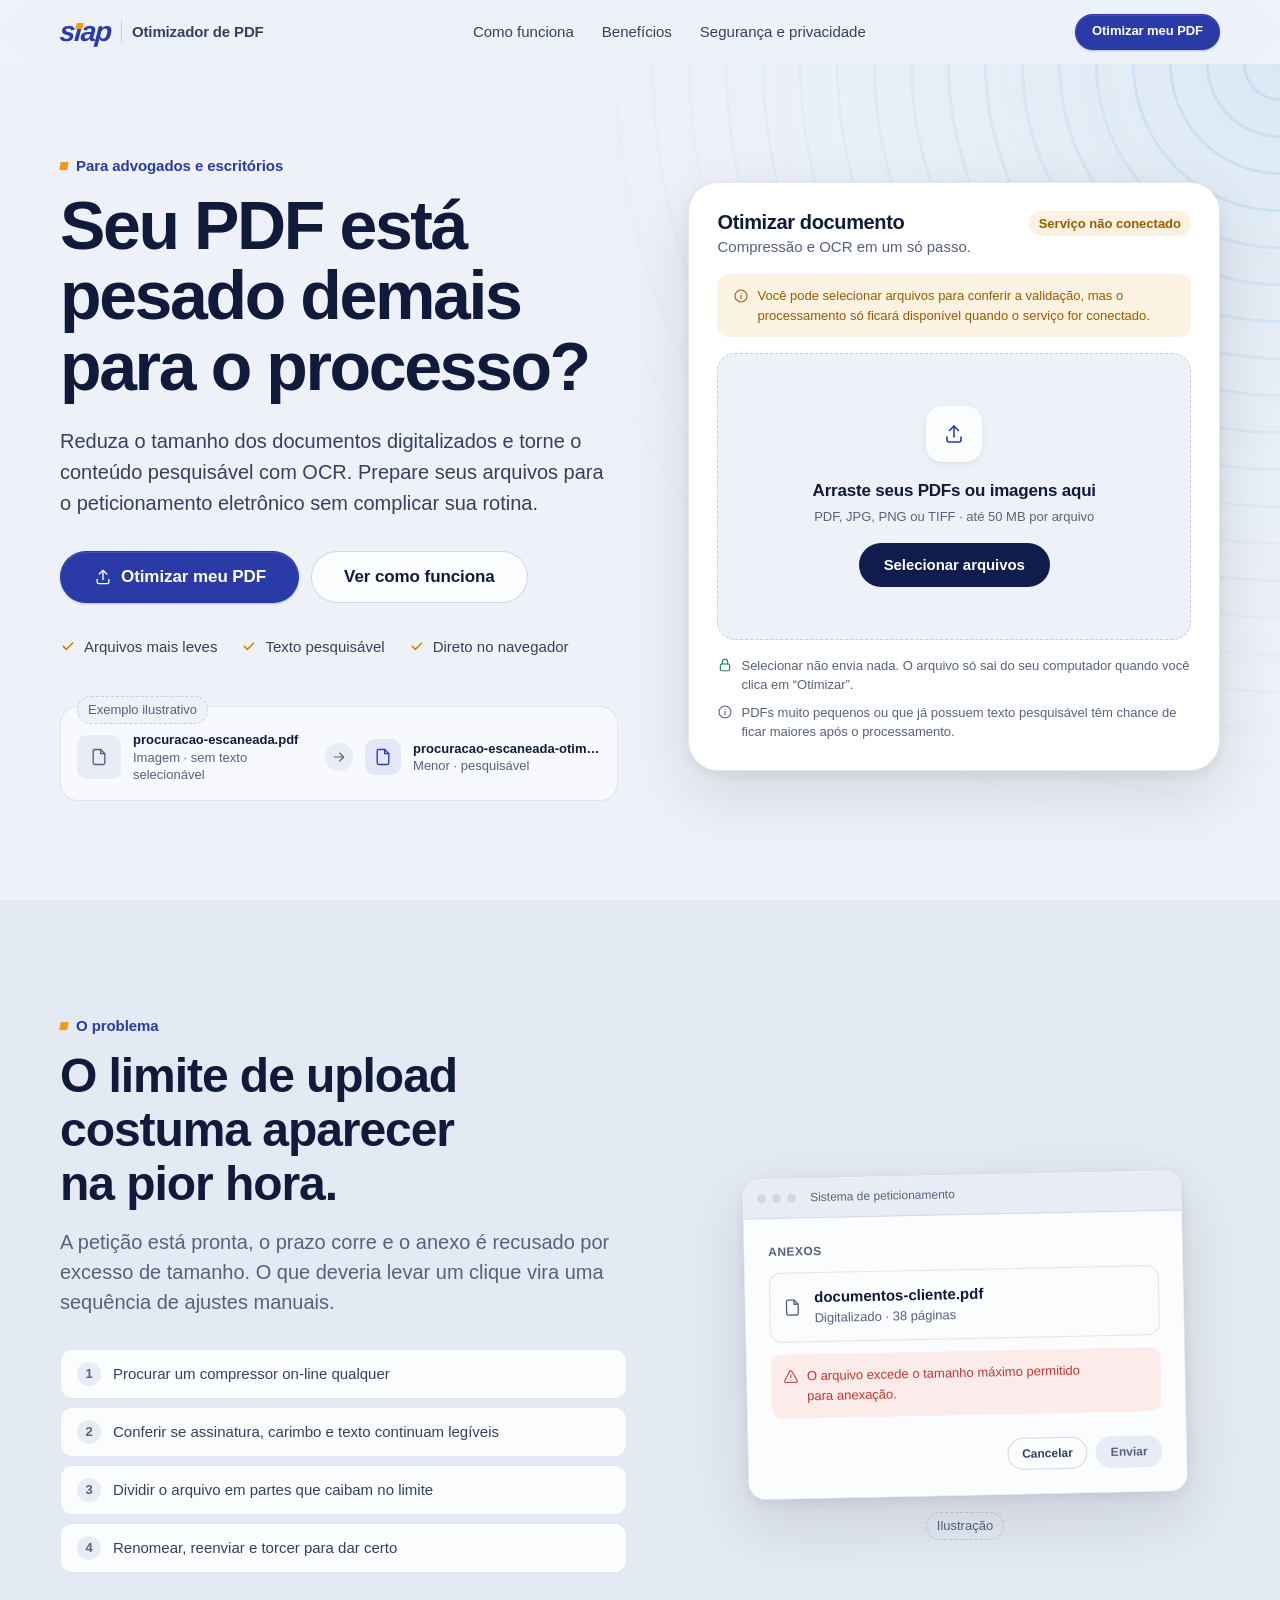
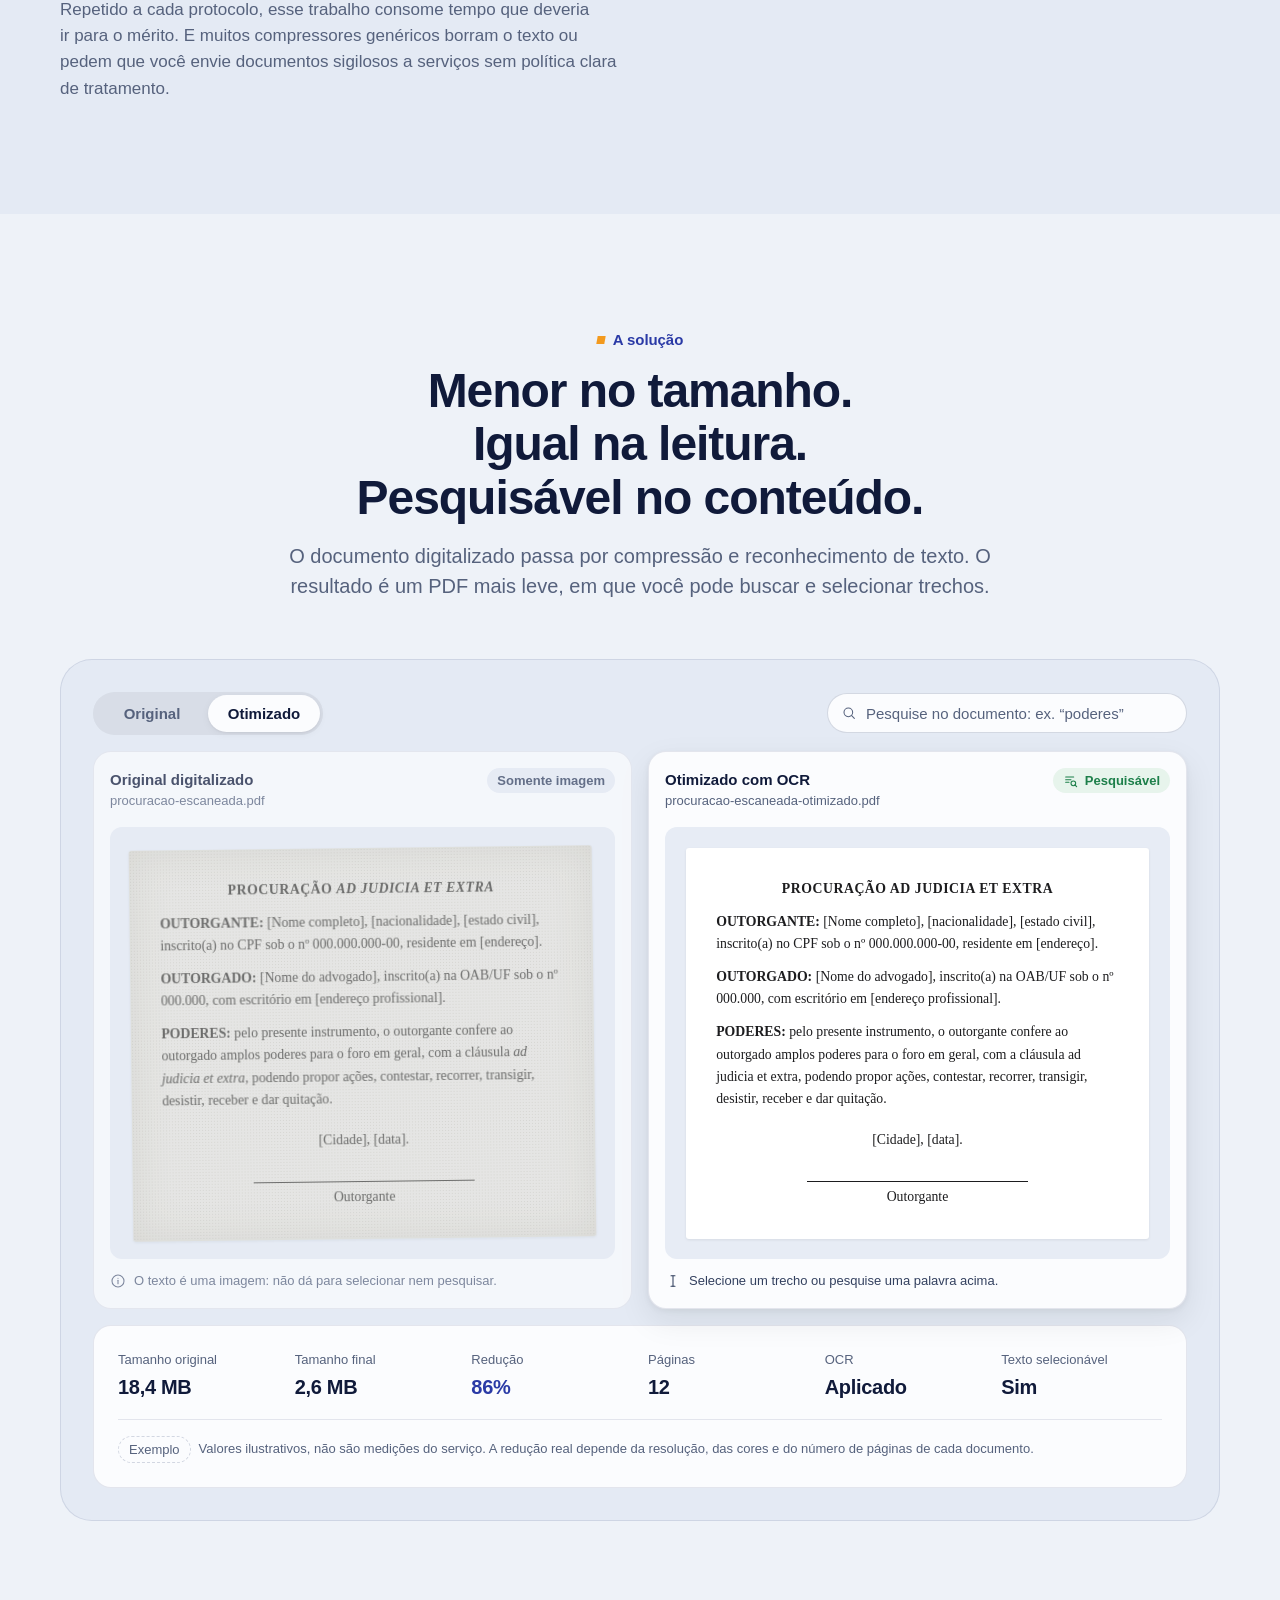
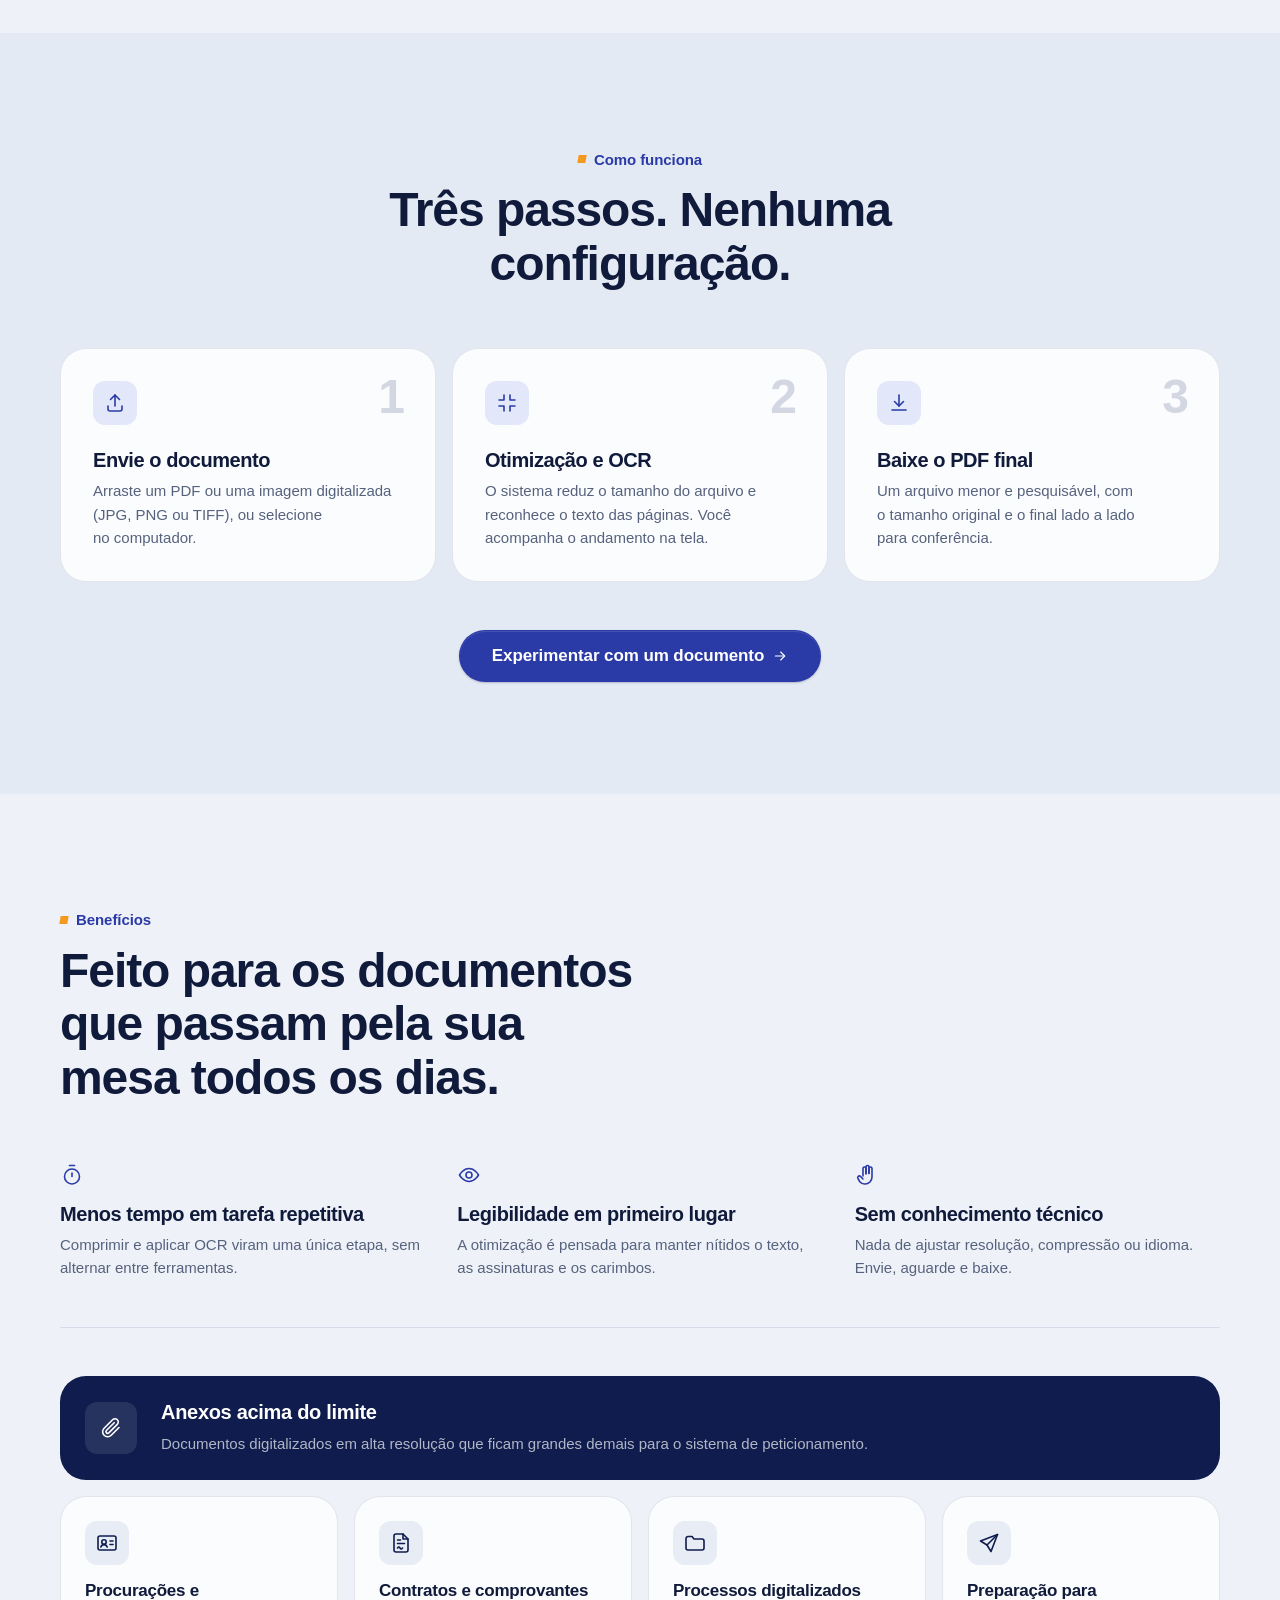
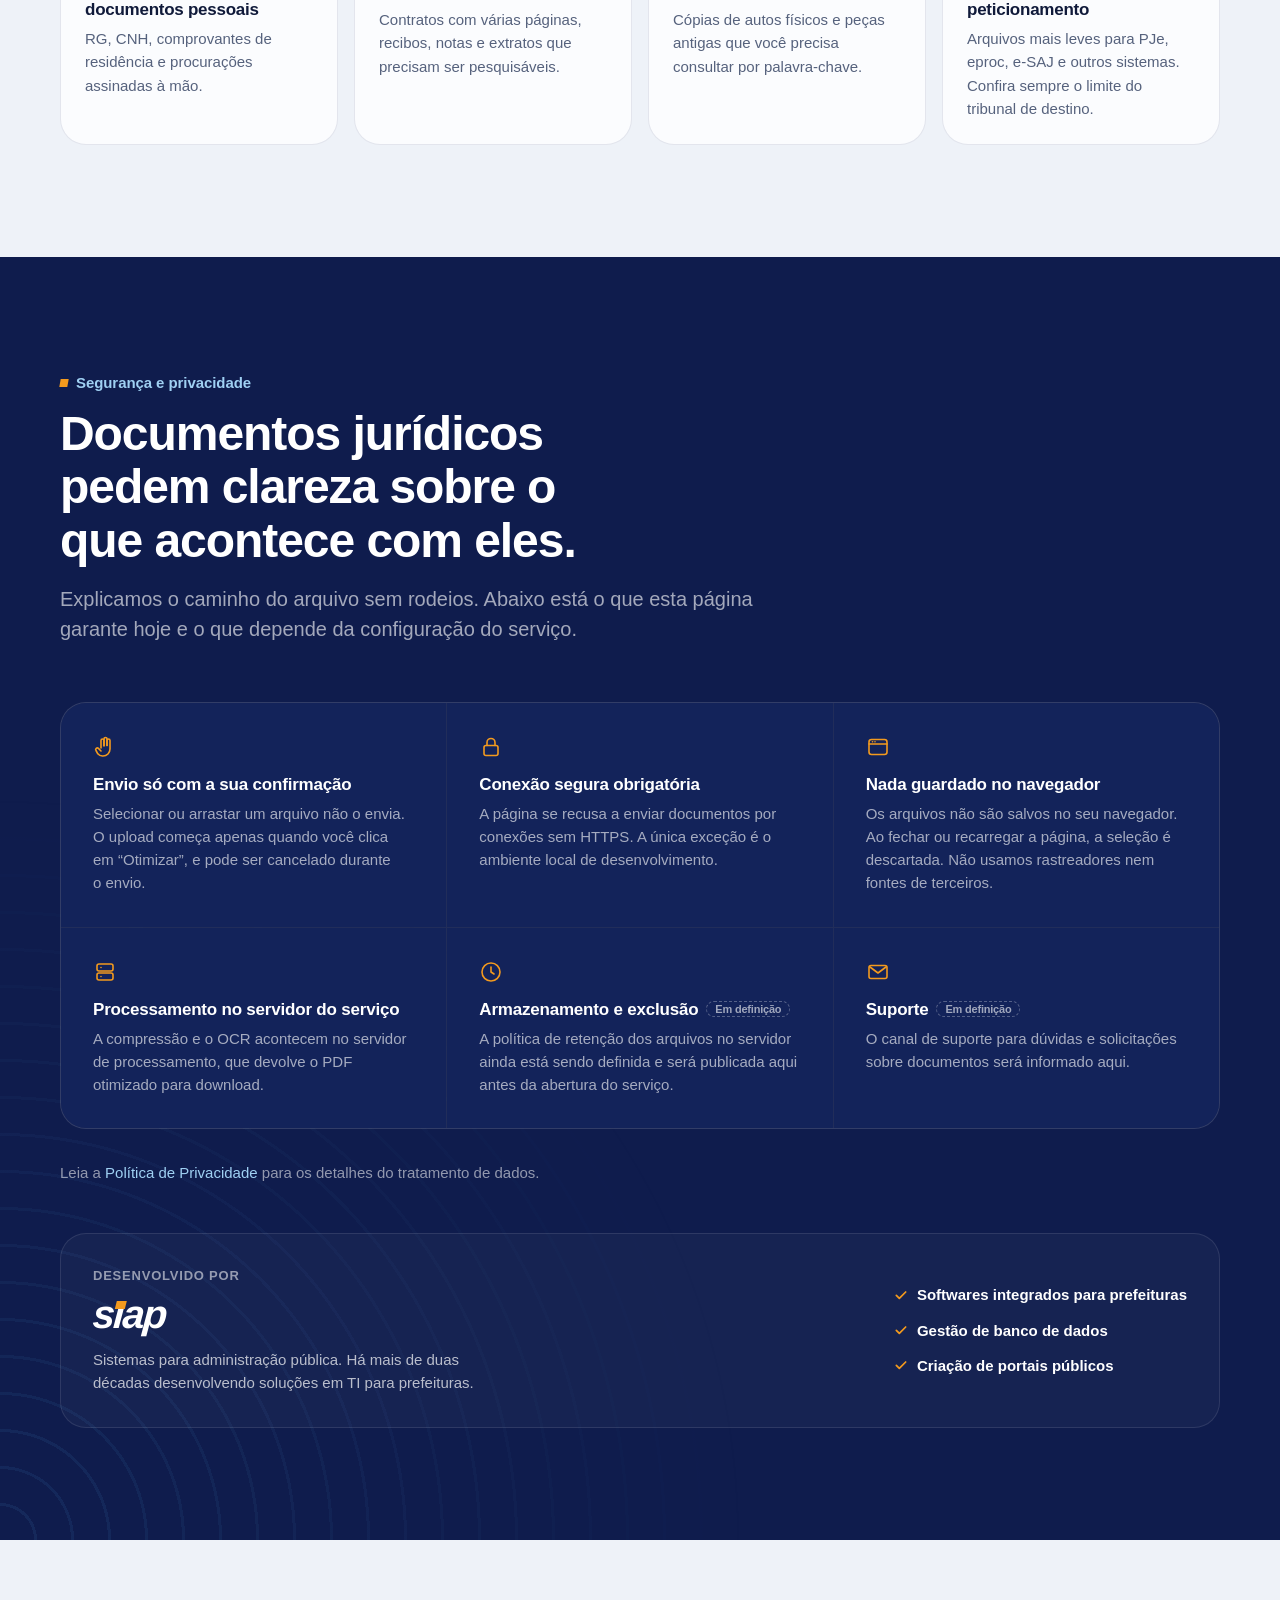
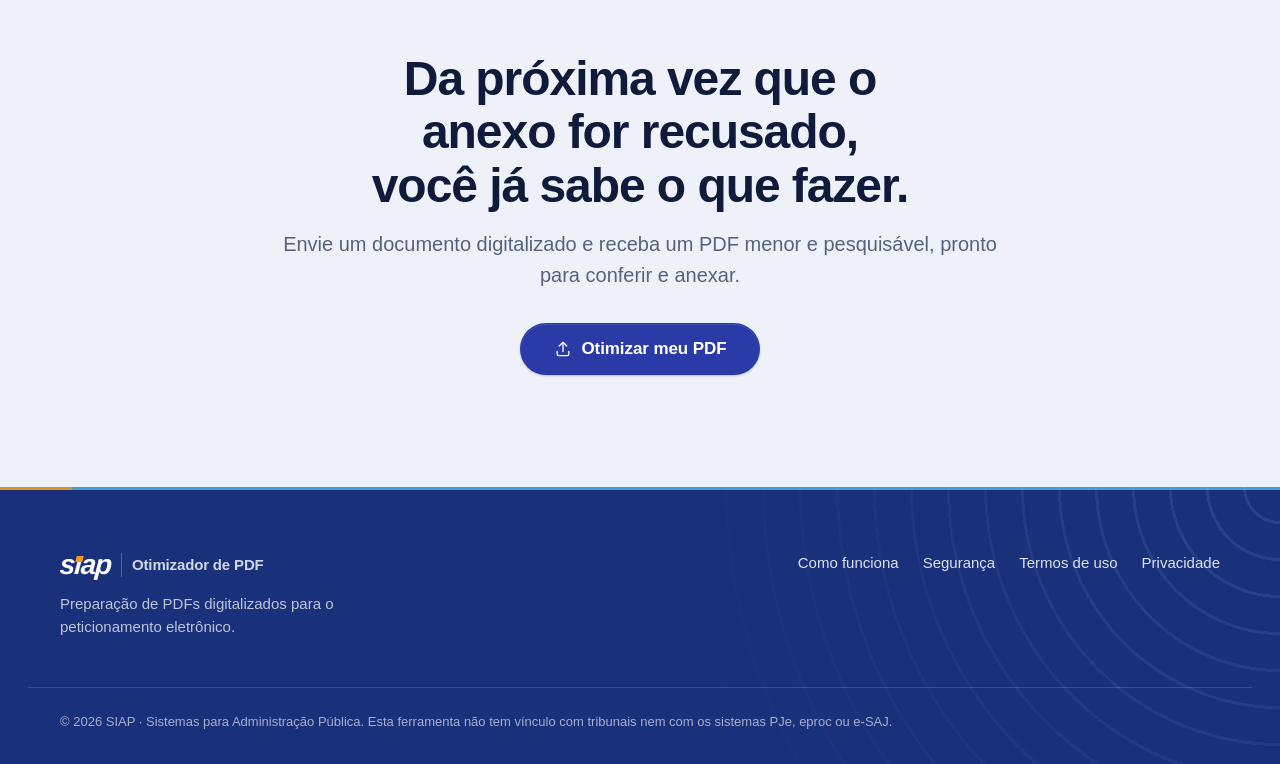
==== index.html @ b5a36796 "Site do otimizador de PDF da SIAP (prévia) Landing page e ferramenta de otimização de PDFs com OCR p" ====
<!doctype html>
<html lang="pt-BR">
  <head>
    <meta charset="utf-8" />
    <meta name="viewport" content="width=device-width, initial-scale=1, viewport-fit=cover" />
    <title>SIAP · PDFs prontos para o peticionamento eletrônico</title>
    <meta
      name="description"
      content="Reduza o tamanho de PDFs digitalizados e torne o texto pesquisável com OCR. Prepare procurações, contratos e documentos para o PJe, eproc e e-SAJ sem etapas manuais."
    />
    <meta name="theme-color" content="#eef2f8" />
    <!-- PRÉVIA: não indexar enquanto o produto estiver em avaliação. No lançamento, trocar por "index, follow". -->
    <meta name="robots" content="noindex, nofollow" />
    <!-- Defina a URL canônica quando o domínio estiver definido: -->
    <!-- <link rel="canonical" href="https://seudominio.com.br/" /> -->
    <meta property="og:type" content="website" />
    <meta property="og:locale" content="pt_BR" />
    <meta property="og:title" content="SIAP · PDFs prontos para o peticionamento eletrônico" />
    <meta property="og:site_name" content="SIAP" />
    <meta
      property="og:description"
      content="Reduza o tamanho de documentos digitalizados e torne o conteúdo pesquisável com OCR, sem complicar a rotina do escritório."
    />
    <meta name="twitter:card" content="summary" />
    <link rel="icon" href="favicon.svg" type="image/svg+xml" />

    <link rel="stylesheet" href="styles/tokens.css" />
    <link rel="stylesheet" href="styles/base.css" />
    <link rel="stylesheet" href="styles/components.css" />
    <link rel="stylesheet" href="styles/sections.css" />
    <link rel="stylesheet" href="styles/tool.css" />

    <script src="config.js"></script>
    <script type="module" src="src/main.js"></script>

    <script type="application/ld+json">
      {
        "@context": "https://schema.org",
        "@type": "WebApplication",
        "name": "SIAP · Otimizador de PDF",
        "applicationCategory": "BusinessApplication",
        "publisher": {
          "@type": "Organization",
          "name": "SIAP",
          "description": "Sistemas para administração pública."
        },
        "operatingSystem": "Web",
        "inLanguage": "pt-BR",
        "description": "Ferramenta para reduzir o tamanho de PDFs digitalizados e aplicar OCR, preparando documentos para o peticionamento eletrônico."
      }
    </script>
  </head>
  <body>
    <!-- Ícones: traço único de 1,6 px, cantos arredondados. -->
    <svg width="0" height="0" style="position: absolute" aria-hidden="true" focusable="false">
      <defs>
        <symbol id="i-file" viewBox="0 0 24 24"><path d="M14 3H7a2 2 0 0 0-2 2v14a2 2 0 0 0 2 2h10a2 2 0 0 0 2-2V8z" /><path d="M14 3v5h5" /></symbol>
        <symbol id="i-upload" viewBox="0 0 24 24"><path d="M12 15V4" /><path d="m7.5 8.5 4.5-4.5 4.5 4.5" /><path d="M5 15v3a2 2 0 0 0 2 2h10a2 2 0 0 0 2-2v-3" /></symbol>
        <symbol id="i-download" viewBox="0 0 24 24"><path d="M12 4v11" /><path d="m7.5 10.5 4.5 4.5 4.5-4.5" /><path d="M5 19h14" /></symbol>
        <symbol id="i-x" viewBox="0 0 24 24"><path d="M6 6l12 12M18 6 6 18" /></symbol>
        <symbol id="i-trash" viewBox="0 0 24 24"><path d="M4 7h16" /><path d="M10 11v6M14 11v6" /><path d="M6 7l1 12a2 2 0 0 0 2 2h6a2 2 0 0 0 2-2l1-12" /><path d="M9 7V4h6v3" /></symbol>
        <symbol id="i-retry" viewBox="0 0 24 24"><path d="M4 12a8 8 0 0 1 13.7-5.6L20 8.7" /><path d="M20 4v4.7h-4.7" /><path d="M20 12a8 8 0 0 1-13.7 5.6L4 15.3" /><path d="M4 20v-4.7h4.7" /></symbol>
        <symbol id="i-info" viewBox="0 0 24 24"><circle cx="12" cy="12" r="9" /><path d="M12 11v5" /><path d="M12 8h.01" /></symbol>
        <symbol id="i-alert" viewBox="0 0 24 24"><path d="M10.3 4.3 2.8 17.5A2 2 0 0 0 4.5 20.5h15a2 2 0 0 0 1.7-3L13.7 4.3a2 2 0 0 0-3.4 0z" /><path d="M12 9.5v4" /><path d="M12 17h.01" /></symbol>
        <symbol id="i-text-search" viewBox="0 0 24 24"><path d="M4 6h12M4 10h8M4 14h5" /><circle cx="15.5" cy="15.5" r="3.5" /><path d="m18 18 2.5 2.5" /></symbol>
        <symbol id="i-compress" viewBox="0 0 24 24"><path d="M9 4v5H4" /><path d="M15 4v5h5" /><path d="M9 20v-5H4" /><path d="M15 20v-5h5" /></symbol>
        <symbol id="i-eye" viewBox="0 0 24 24"><path d="M2.5 12S6 5.5 12 5.5 21.5 12 21.5 12 18 18.5 12 18.5 2.5 12 2.5 12z" /><circle cx="12" cy="12" r="3" /></symbol>
        <symbol id="i-check" viewBox="0 0 24 24"><path d="m5 12.5 4.5 4.5L19 7.5" /></symbol>
        <symbol id="i-arrow-right" viewBox="0 0 24 24"><path d="M5 12h14" /><path d="m13 6 6 6-6 6" /></symbol>
        <symbol id="i-arrow-down" viewBox="0 0 24 24"><path d="M12 5v14" /><path d="m6 13 6 6 6-6" /></symbol>
        <symbol id="i-shield" viewBox="0 0 24 24"><path d="M12 3 5 6v5.5c0 4.4 3 8 7 9.5 4-1.5 7-5.1 7-9.5V6z" /><path d="m9 12 2 2 4-4" /></symbol>
        <symbol id="i-lock" viewBox="0 0 24 24"><rect x="5" y="10.5" width="14" height="10" rx="2" /><path d="M8 10.5V7.5a4 4 0 0 1 8 0v3" /></symbol>
        <symbol id="i-clock" viewBox="0 0 24 24"><circle cx="12" cy="12" r="9" /><path d="M12 7v5l3 2" /></symbol>
        <symbol id="i-server" viewBox="0 0 24 24"><rect x="4" y="4" width="16" height="7" rx="2" /><rect x="4" y="13" width="16" height="7" rx="2" /><path d="M8 7.5h.01M8 16.5h.01" /></symbol>
        <symbol id="i-browser" viewBox="0 0 24 24"><rect x="3" y="4.5" width="18" height="15" rx="2.5" /><path d="M3 9h18" /><path d="M6.5 6.8h.01M9 6.8h.01" /></symbol>
        <symbol id="i-mail" viewBox="0 0 24 24"><rect x="3" y="5.5" width="18" height="13" rx="2" /><path d="m4 7 8 6 8-6" /></symbol>
        <symbol id="i-id" viewBox="0 0 24 24"><rect x="3" y="5" width="18" height="14" rx="2" /><circle cx="9" cy="11" r="2.2" /><path d="M5.8 16c.6-1.6 1.8-2.4 3.2-2.4s2.6.8 3.2 2.4" /><path d="M15 10h3M15 13.5h3" /></symbol>
        <symbol id="i-contract" viewBox="0 0 24 24"><path d="M14 3H7a2 2 0 0 0-2 2v14a2 2 0 0 0 2 2h10a2 2 0 0 0 2-2V8z" /><path d="M14 3v5h5" /><path d="M8.5 12.5h7M8.5 9h3" /><path d="M8.5 17c1-1.3 1.8-1.3 2.5 0s1.6 1.2 2.5 0" /></symbol>
        <symbol id="i-folder" viewBox="0 0 24 24"><path d="M3 7.5a2 2 0 0 1 2-2h4l2 2.5h8a2 2 0 0 1 2 2V17a2 2 0 0 1-2 2H5a2 2 0 0 1-2-2z" /></symbol>
        <symbol id="i-paperclip" viewBox="0 0 24 24"><path d="m20 11.5-7.8 7.8a5 5 0 0 1-7.1-7.1l8.5-8.5a3.3 3.3 0 0 1 4.7 4.7l-8.5 8.5a1.7 1.7 0 0 1-2.4-2.4l7.8-7.8" /></symbol>
        <symbol id="i-send" viewBox="0 0 24 24"><path d="M20.5 3.5 10 14" /><path d="m20.5 3.5-6.5 17-4-6.5-6.5-4z" /></symbol>
        <symbol id="i-timer" viewBox="0 0 24 24"><circle cx="12" cy="13.5" r="7.5" /><path d="M12 13.5V10" /><path d="M9.5 2.5h5" /></symbol>
        <symbol id="i-cursor" viewBox="0 0 24 24"><path d="M9 4h2a2 2 0 0 1 1 .3A2 2 0 0 1 13 4h2" /><path d="M9 20h2a2 2 0 0 0 1-.3 2 2 0 0 0 1 .3h2" /><path d="M12 4.3v15.4" /></symbol>
        <symbol id="i-hand" viewBox="0 0 24 24"><path d="M8 13V5.5a1.5 1.5 0 0 1 3 0V11" /><path d="M11 10.5V4a1.5 1.5 0 0 1 3 0v6.5" /><path d="M14 10.5V5.5a1.5 1.5 0 0 1 3 0V14a7 7 0 0 1-7 7h-.6a6 6 0 0 1-4.6-2.2L3 15.5a1.6 1.6 0 0 1 2.4-2.1L8 16" /></symbol>
        <symbol id="i-search" viewBox="0 0 24 24"><circle cx="11" cy="11" r="6.5" /><path d="m16 16 4 4" /></symbol>
      </defs>
    </svg>

    <a class="skip-link" href="#conteudo">Pular para o conteúdo</a>

    <header class="site-header" data-header>
      <div class="container site-header__inner">
        <a class="brand" href="#topo" aria-label="SIAP Otimizador de PDF, página inicial">
          <span class="wordmark" aria-hidden="true">s<span class="wordmark__i">ı</span>ap</span>
          <span class="brand__product" aria-hidden="true">Otimizador de PDF</span>
        </a>

        <nav class="nav" aria-label="Navegação principal">
          <a class="nav__link" href="#como-funciona">Como funciona</a>
          <a class="nav__link" href="#beneficios">Benefícios</a>
          <a class="nav__link" href="#seguranca">Segurança e privacidade</a>
        </nav>

        <div class="header-actions">
          <a class="btn btn--primary btn--sm btn--header-cta" href="#ferramenta" data-cta-tool>Otimizar meu PDF</a>
          <button
            class="btn btn--ghost btn--icon menu-toggle"
            type="button"
            aria-label="Abrir menu"
            aria-expanded="false"
            aria-controls="mobile-menu"
            data-menu-toggle
          >
            <span class="menu-toggle__bars" aria-hidden="true"><span></span><span></span></span>
          </button>
        </div>
      </div>
    </header>

    <div class="mobile-menu" id="mobile-menu" data-mobile-menu aria-hidden="true">
      <nav aria-label="Navegação principal (celular)">
        <ul class="mobile-menu__list">
          <li><a class="mobile-menu__link" href="#como-funciona">Como funciona</a></li>
          <li><a class="mobile-menu__link" href="#beneficios">Benefícios</a></li>
          <li><a class="mobile-menu__link" href="#seguranca">Segurança e privacidade</a></li>
        </ul>
        <a class="btn btn--primary btn--lg btn--block" href="#ferramenta" data-cta-tool>Otimizar meu PDF</a>
      </nav>
    </div>

    <main id="conteudo">
      <!-- ============ HERO (Atenção) ============ -->
      <section class="hero" id="topo" aria-labelledby="hero-title">
        <div class="container hero__grid">
          <div class="hero__copy">
            <span class="eyebrow" data-reveal>Para advogados e escritórios</span>
            <h1 class="hero__title" id="hero-title" data-reveal style="--reveal-delay: 1">
              Seu PDF está pesado demais para o processo?
            </h1>
            <p class="hero__lead" data-reveal style="--reveal-delay: 2">
              Reduza o tamanho dos documentos digitalizados e torne o conteúdo pesquisável com OCR. Prepare seus arquivos
              para o peticionamento eletrônico sem complicar sua rotina.
            </p>
            <div class="hero__ctas" data-reveal style="--reveal-delay: 3">
              <a class="btn btn--primary btn--lg" href="#ferramenta" data-cta-tool>
                <svg class="icon" aria-hidden="true"><use href="#i-upload" /></svg>
                <span class="btn__label">Otimizar meu PDF</span>
              </a>
              <a class="btn btn--lg" href="#como-funciona">
                <span class="btn__label">Ver como funciona</span>
              </a>
            </div>
            <ul class="hero__points" data-reveal style="--reveal-delay: 4">
              <li><svg class="icon icon--sm" aria-hidden="true"><use href="#i-check" /></svg>Arquivos mais leves</li>
              <li><svg class="icon icon--sm" aria-hidden="true"><use href="#i-check" /></svg>Texto pesquisável</li>
              <li><svg class="icon icon--sm" aria-hidden="true"><use href="#i-check" /></svg>Direto no navegador</li>
            </ul>

            <figure class="hero__example" data-reveal style="--reveal-delay: 5" aria-label="Exemplo ilustrativo de antes e depois">
              <div class="mini-file mini-file--before">
                <span class="mini-file__icon" aria-hidden="true"><svg class="icon"><use href="#i-file" /></svg></span>
                <span class="mini-file__text">
                  <strong>procuracao-escaneada.pdf</strong>
                  <span>Imagem · sem texto selecionável</span>
                </span>
              </div>
              <span class="hero__example-arrow" aria-hidden="true"><svg class="icon icon--sm"><use href="#i-arrow-right" /></svg></span>
              <div class="mini-file mini-file--after">
                <span class="mini-file__icon" aria-hidden="true"><svg class="icon"><use href="#i-file" /></svg></span>
                <span class="mini-file__text">
                  <strong>procuracao-escaneada-otimizado.pdf</strong>
                  <span>Menor · pesquisável</span>
                </span>
              </div>
              <figcaption class="badge badge--example">Exemplo ilustrativo</figcaption>
            </figure>
          </div>

          <!-- ============ FERRAMENTA ============ -->
          <section class="tool" id="ferramenta" aria-labelledby="tool-title" data-tool data-reveal style="--reveal-delay: 2">
            <div class="tool__head">
              <div>
                <h2 class="tool__title" id="tool-title">Otimizar documento</h2>
                <p class="tool__subtitle">Compressão e OCR em um só passo.</p>
              </div>
              <span class="badge badge--warning" data-service-badge hidden>Serviço não conectado</span>
            </div>

            <div class="tool__notice" role="note" data-service-notice hidden>
              <svg class="icon icon--sm" aria-hidden="true"><use href="#i-info" /></svg>
              <p data-service-notice-text></p>
            </div>

            <div class="dropzone" data-dropzone>
              <input
                class="visually-hidden"
                type="file"
                id="file-input"
                multiple
                tabindex="-1"
                aria-hidden="true"
                data-file-input
              />
              <div class="dropzone__icon" aria-hidden="true">
                <svg class="icon icon--lg"><use href="#i-upload" /></svg>
              </div>
              <div class="dropzone__text">
                <p class="dropzone__title">Arraste seus PDFs ou imagens aqui</p>
                <p class="dropzone__hint" data-limits>PDF, JPG, PNG ou TIFF</p>
              </div>
              <button class="btn btn--dark dropzone__button" type="button" data-pick>
                <span class="btn__label">Selecionar arquivos</span>
              </button>
            </div>

            <ul class="file-list" aria-label="Arquivos selecionados" data-file-list hidden></ul>

            <div class="tool__footer" data-footer hidden>
              <p class="tool__summary" data-summary aria-live="polite"></p>
              <div class="tool__actions">
                <button class="btn btn--ghost" type="button" data-action="clear" hidden>
                  <span class="btn__label">Processar outro documento</span>
                </button>
                <button class="btn btn--primary" type="button" data-action="start" disabled>
                  <svg class="icon icon--sm" aria-hidden="true"><use href="#i-compress" /></svg>
                  <span class="btn__label">Otimizar</span>
                  <span class="btn__spinner spinner" aria-hidden="true"></span>
                </button>
              </div>
            </div>

            <p class="tool__hint">
              <svg class="icon icon--sm" aria-hidden="true"><use href="#i-lock" /></svg>
              Selecionar não envia nada. O arquivo só sai do seu computador quando você clica em “Otimizar”.
            </p>
            <p class="tool__hint tool__hint--info">
              <svg class="icon icon--sm" aria-hidden="true"><use href="#i-info" /></svg>
              PDFs muito pequenos ou que já possuem texto pesquisável têm chance de ficar maiores após o processamento.
            </p>
            <div class="visually-hidden" aria-live="polite" data-live></div>
          </section>
        </div>
      </section>

      <!-- ============ PROBLEMA (PAS) ============ -->
      <section class="section section--alt" id="problema" aria-labelledby="problema-title">
        <div class="container problem">
          <div class="problem__copy">
            <span class="eyebrow" data-reveal>O problema</span>
            <h2 class="section-title" id="problema-title" data-reveal style="--reveal-delay: 1">
              O limite de upload costuma aparecer na pior hora.
            </h2>
            <p class="section-lead" data-reveal style="--reveal-delay: 2">
              A petição está pronta, o prazo corre e o anexo é recusado por excesso de tamanho. O que deveria levar um
              clique vira uma sequência de ajustes manuais.
            </p>

            <ol class="manual-steps" data-reveal style="--reveal-delay: 3" aria-label="Etapas manuais comuns">
              <li><span class="manual-steps__n">1</span>Procurar um compressor on-line qualquer</li>
              <li><span class="manual-steps__n">2</span>Conferir se assinatura, carimbo e texto continuam legíveis</li>
              <li><span class="manual-steps__n">3</span>Dividir o arquivo em partes que caibam no limite</li>
              <li><span class="manual-steps__n">4</span>Renomear, reenviar e torcer para dar certo</li>
            </ol>

            <p class="problem__agitation" data-reveal style="--reveal-delay: 4">
              Repetido a cada protocolo, esse trabalho consome tempo que deveria ir para o mérito. E muitos compressores
              genéricos borram o texto ou pedem que você envie documentos sigilosos a serviços sem política clara de
              tratamento.
            </p>
          </div>

          <div class="problem__visual" data-reveal style="--reveal-delay: 2" aria-hidden="true">
            <div class="mock-upload">
              <div class="mock-upload__bar">
                <span></span><span></span><span></span>
                <p>Sistema de peticionamento</p>
              </div>
              <div class="mock-upload__body">
                <p class="mock-upload__label">Anexos</p>
                <div class="mock-upload__file">
                  <svg class="icon"><use href="#i-file" /></svg>
                  <div>
                    <strong>documentos-cliente.pdf</strong>
                    <span>Digitalizado · 38 páginas</span>
                  </div>
                </div>
                <div class="mock-upload__error">
                  <svg class="icon icon--sm"><use href="#i-alert" /></svg>
                  <p>O arquivo excede o tamanho máximo permitido para anexação.</p>
                </div>
                <div class="mock-upload__actions">
                  <span class="mock-btn">Cancelar</span>
                  <span class="mock-btn mock-btn--disabled">Enviar</span>
                </div>
              </div>
            </div>
            <span class="badge badge--example problem__caption">Ilustração</span>
          </div>
        </div>
      </section>

      <!-- ============ DEMONSTRAÇÃO ============ -->
      <section class="section" id="demonstracao" aria-labelledby="demo-title">
        <div class="container">
          <div class="section-head section-head--center">
            <span class="eyebrow" data-reveal>A solução</span>
            <h2 class="section-title" id="demo-title" data-reveal style="--reveal-delay: 1">
              Menor no tamanho. Igual na leitura. Pesquisável no conteúdo.
            </h2>
            <p class="section-lead" data-reveal style="--reveal-delay: 2">
              O documento digitalizado passa por compressão e reconhecimento de texto. O resultado é um PDF mais leve, em
              que você pode buscar e selecionar trechos.
            </p>
          </div>

          <div class="demo" data-demo data-reveal style="--reveal-delay: 2">
            <div class="demo__toolbar">
              <div class="segmented" role="tablist" aria-label="Alternar versão do documento" data-demo-tabs>
                <button class="segmented__btn" type="button" role="tab" aria-selected="false" aria-controls="demo-before" id="tab-before" data-view="before">
                  Original
                </button>
                <button class="segmented__btn" type="button" role="tab" aria-selected="true" aria-controls="demo-after" id="tab-after" data-view="after">
                  Otimizado
                </button>
                <span class="segmented__thumb" aria-hidden="true"></span>
              </div>
              <label class="demo-search">
                <span class="visually-hidden">Pesquisar no documento de exemplo</span>
                <svg class="icon icon--sm" aria-hidden="true"><use href="#i-search" /></svg>
                <input type="search" placeholder="Pesquise no documento: ex. “poderes”" autocomplete="off" data-demo-search />
              </label>
            </div>

            <div class="demo__stage" data-active="after">
              <article class="demo-panel demo-panel--before" id="demo-before" role="tabpanel" aria-labelledby="tab-before">
                <header class="demo-panel__head">
                  <div>
                    <p class="demo-panel__title">Original digitalizado</p>
                    <p class="demo-panel__file">procuracao-escaneada.pdf</p>
                  </div>
                  <span class="badge">Somente imagem</span>
                </header>
                <div class="doc doc--scan" aria-hidden="true">
                  <div class="doc__paper">
                    <p class="doc__heading">PROCURAÇÃO <em>AD JUDICIA ET EXTRA</em></p>
                    <p><b>OUTORGANTE:</b> [Nome completo], [nacionalidade], [estado civil], inscrito(a) no CPF sob o nº 000.000.000-00, residente em [endereço].</p>
                    <p><b>OUTORGADO:</b> [Nome do advogado], inscrito(a) na OAB/UF sob o nº 000.000, com escritório em [endereço profissional].</p>
                    <p><b>PODERES:</b> pelo presente instrumento, o outorgante confere ao outorgado amplos poderes para o foro em geral, com a cláusula <em>ad judicia et extra</em>, podendo propor ações, contestar, recorrer, transigir, desistir, receber e dar quitação.</p>
                    <p class="doc__sign">[Cidade], [data].<br /><span class="doc__sigline"></span>Outorgante</p>
                  </div>
                </div>
                <p class="demo-panel__status" data-demo-before-status>
                  <svg class="icon icon--sm" aria-hidden="true"><use href="#i-info" /></svg>
                  O texto é uma imagem: não dá para selecionar nem pesquisar.
                </p>
              </article>

              <article class="demo-panel demo-panel--after" id="demo-after" role="tabpanel" aria-labelledby="tab-after">
                <header class="demo-panel__head">
                  <div>
                    <p class="demo-panel__title">Otimizado com OCR</p>
                    <p class="demo-panel__file">procuracao-escaneada-otimizado.pdf</p>
                  </div>
                  <span class="badge badge--success"><svg class="icon icon--sm" aria-hidden="true"><use href="#i-text-search" /></svg>Pesquisável</span>
                </header>
                <div class="doc doc--clean">
                  <div class="doc__paper" data-demo-doc>
                    <p class="doc__heading" data-searchable>PROCURAÇÃO AD JUDICIA ET EXTRA</p>
                    <p data-searchable><b>OUTORGANTE:</b> [Nome completo], [nacionalidade], [estado civil], inscrito(a) no CPF sob o nº 000.000.000-00, residente em [endereço].</p>
                    <p data-searchable><b>OUTORGADO:</b> [Nome do advogado], inscrito(a) na OAB/UF sob o nº 000.000, com escritório em [endereço profissional].</p>
                    <p data-searchable><b>PODERES:</b> pelo presente instrumento, o outorgante confere ao outorgado amplos poderes para o foro em geral, com a cláusula ad judicia et extra, podendo propor ações, contestar, recorrer, transigir, desistir, receber e dar quitação.</p>
                    <p class="doc__sign">[Cidade], [data].<br /><span class="doc__sigline"></span>Outorgante</p>
                  </div>
                </div>
                <p class="demo-panel__status demo-panel__status--ok" data-demo-after-status aria-live="polite">
                  <svg class="icon icon--sm" aria-hidden="true"><use href="#i-cursor" /></svg>
                  Selecione um trecho ou pesquise uma palavra acima.
                </p>
              </article>
            </div>

            <div class="demo__metrics">
              <dl class="metrics" data-demo-metrics>
                <div class="metrics__item">
                  <dt>Tamanho original</dt>
                  <dd data-metric="original"></dd>
                </div>
                <div class="metrics__item">
                  <dt>Tamanho final</dt>
                  <dd data-metric="final"></dd>
                </div>
                <div class="metrics__item metrics__item--accent">
                  <dt>Redução</dt>
                  <dd data-metric="reduction"></dd>
                </div>
                <div class="metrics__item">
                  <dt>Páginas</dt>
                  <dd data-metric="pages"></dd>
                </div>
                <div class="metrics__item">
                  <dt>OCR</dt>
                  <dd>Aplicado</dd>
                </div>
                <div class="metrics__item">
                  <dt>Texto selecionável</dt>
                  <dd>Sim</dd>
                </div>
              </dl>
              <p class="metrics__note">
                <span class="badge badge--example">Exemplo</span>
                Valores ilustrativos, não são medições do serviço. A redução real depende da resolução, das cores e do
                número de páginas de cada documento.
              </p>
            </div>
          </div>
        </div>
      </section>

      <!-- ============ COMO FUNCIONA ============ -->
      <section class="section section--alt" id="como-funciona" aria-labelledby="como-title">
        <div class="container">
          <div class="section-head section-head--center">
            <span class="eyebrow" data-reveal>Como funciona</span>
            <h2 class="section-title" id="como-title" data-reveal style="--reveal-delay: 1">Três passos. Nenhuma configuração.</h2>
          </div>

          <ol class="steps">
            <li class="step" data-reveal style="--reveal-delay: 1">
              <span class="step__num">1</span>
              <div class="icon-tile"><svg class="icon icon--lg" aria-hidden="true"><use href="#i-upload" /></svg></div>
              <h3 class="step__title">Envie o documento</h3>
              <p class="step__text">Arraste um PDF ou uma imagem digitalizada (JPG, PNG ou TIFF), ou selecione no computador.</p>
            </li>
            <li class="step" data-reveal style="--reveal-delay: 2">
              <span class="step__num">2</span>
              <div class="icon-tile"><svg class="icon icon--lg" aria-hidden="true"><use href="#i-compress" /></svg></div>
              <h3 class="step__title">Otimização e OCR</h3>
              <p class="step__text">O sistema reduz o tamanho do arquivo e reconhece o texto das páginas. Você acompanha o andamento na tela.</p>
            </li>
            <li class="step" data-reveal style="--reveal-delay: 3">
              <span class="step__num">3</span>
              <div class="icon-tile"><svg class="icon icon--lg" aria-hidden="true"><use href="#i-download" /></svg></div>
              <h3 class="step__title">Baixe o PDF final</h3>
              <p class="step__text">Um arquivo menor e pesquisável, com o tamanho original e o final lado a lado para conferência.</p>
            </li>
          </ol>

          <div class="steps__cta" data-reveal>
            <a class="btn btn--primary btn--lg" href="#ferramenta" data-cta-tool>
              <span class="btn__label">Experimentar com um documento</span>
              <svg class="icon icon--sm" aria-hidden="true"><use href="#i-arrow-right" /></svg>
            </a>
          </div>
        </div>
      </section>

      <!-- ============ BENEFÍCIOS ============ -->
      <section class="section" id="beneficios" aria-labelledby="beneficios-title">
        <div class="container">
          <div class="section-head">
            <span class="eyebrow" data-reveal>Benefícios</span>
            <h2 class="section-title" id="beneficios-title" data-reveal style="--reveal-delay: 1">
              Feito para os documentos que passam pela sua mesa todos os dias.
            </h2>
          </div>

          <div class="gains">
            <div class="gain" data-reveal style="--reveal-delay: 1">
              <svg class="icon icon--lg" aria-hidden="true"><use href="#i-timer" /></svg>
              <h3>Menos tempo em tarefa repetitiva</h3>
              <p>Comprimir e aplicar OCR viram uma única etapa, sem alternar entre ferramentas.</p>
            </div>
            <div class="gain" data-reveal style="--reveal-delay: 2">
              <svg class="icon icon--lg" aria-hidden="true"><use href="#i-eye" /></svg>
              <h3>Legibilidade em primeiro lugar</h3>
              <p>A otimização é pensada para manter nítidos o texto, as assinaturas e os carimbos.</p>
            </div>
            <div class="gain" data-reveal style="--reveal-delay: 3">
              <svg class="icon icon--lg" aria-hidden="true"><use href="#i-hand" /></svg>
              <h3>Sem conhecimento técnico</h3>
              <p>Nada de ajustar resolução, compressão ou idioma. Envie, aguarde e baixe.</p>
            </div>
          </div>

          <div class="usecases">
            <article class="usecase usecase--wide" data-reveal style="--reveal-delay: 1">
              <div class="icon-tile"><svg class="icon icon--lg" aria-hidden="true"><use href="#i-paperclip" /></svg></div>
              <div>
                <h3>Anexos acima do limite</h3>
                <p>Documentos digitalizados em alta resolução que ficam grandes demais para o sistema de peticionamento.</p>
              </div>
            </article>
            <article class="usecase" data-reveal style="--reveal-delay: 2">
              <div class="icon-tile icon-tile--neutral"><svg class="icon icon--lg" aria-hidden="true"><use href="#i-id" /></svg></div>
              <h3>Procurações e documentos pessoais</h3>
              <p>RG, CNH, comprovantes de residência e procurações assinadas à mão.</p>
            </article>
            <article class="usecase" data-reveal style="--reveal-delay: 3">
              <div class="icon-tile icon-tile--neutral"><svg class="icon icon--lg" aria-hidden="true"><use href="#i-contract" /></svg></div>
              <h3>Contratos e comprovantes</h3>
              <p>Contratos com várias páginas, recibos, notas e extratos que precisam ser pesquisáveis.</p>
            </article>
            <article class="usecase" data-reveal style="--reveal-delay: 2">
              <div class="icon-tile icon-tile--neutral"><svg class="icon icon--lg" aria-hidden="true"><use href="#i-folder" /></svg></div>
              <h3>Processos digitalizados</h3>
              <p>Cópias de autos físicos e peças antigas que você precisa consultar por palavra-chave.</p>
            </article>
            <article class="usecase" data-reveal style="--reveal-delay: 3">
              <div class="icon-tile icon-tile--neutral"><svg class="icon icon--lg" aria-hidden="true"><use href="#i-send" /></svg></div>
              <h3>Preparação para peticionamento</h3>
              <p>Arquivos mais leves para PJe, eproc, e-SAJ e outros sistemas. Confira sempre o limite do tribunal de destino.</p>
            </article>
          </div>
        </div>
      </section>

      <!-- ============ SEGURANÇA ============ -->
      <section class="section section--dark" id="seguranca" aria-labelledby="seguranca-title">
        <div class="container security">
          <div class="security__head">
            <span class="eyebrow eyebrow--light" data-reveal>Segurança e privacidade</span>
            <h2 class="section-title" id="seguranca-title" data-reveal style="--reveal-delay: 1">
              Documentos jurídicos pedem clareza sobre o que acontece com eles.
            </h2>
            <p class="section-lead" data-reveal style="--reveal-delay: 2">
              Explicamos o caminho do arquivo sem rodeios. Abaixo está o que esta página garante hoje e o que depende da
              configuração do serviço.
            </p>
          </div>

          <ul class="security__grid">
            <li class="sec-item" data-reveal style="--reveal-delay: 1">
              <svg class="icon icon--lg" aria-hidden="true"><use href="#i-hand" /></svg>
              <h3>Envio só com a sua confirmação</h3>
              <p>Selecionar ou arrastar um arquivo não o envia. O upload começa apenas quando você clica em “Otimizar”, e pode ser cancelado durante o envio.</p>
            </li>
            <li class="sec-item" data-reveal style="--reveal-delay: 2">
              <svg class="icon icon--lg" aria-hidden="true"><use href="#i-lock" /></svg>
              <h3>Conexão segura obrigatória</h3>
              <p>A página se recusa a enviar documentos por conexões sem HTTPS. A única exceção é o ambiente local de desenvolvimento.</p>
            </li>
            <li class="sec-item" data-reveal style="--reveal-delay: 3">
              <svg class="icon icon--lg" aria-hidden="true"><use href="#i-browser" /></svg>
              <h3>Nada guardado no navegador</h3>
              <p>Os arquivos não são salvos no seu navegador. Ao fechar ou recarregar a página, a seleção é descartada. Não usamos rastreadores nem fontes de terceiros.</p>
            </li>
            <li class="sec-item" data-reveal style="--reveal-delay: 1">
              <svg class="icon icon--lg" aria-hidden="true"><use href="#i-server" /></svg>
              <h3>Processamento no servidor do serviço</h3>
              <p>A compressão e o OCR acontecem no servidor de processamento, que devolve o PDF otimizado para download.</p>
            </li>
            <li class="sec-item" data-reveal style="--reveal-delay: 2" data-retention>
              <svg class="icon icon--lg" aria-hidden="true"><use href="#i-clock" /></svg>
              <h3>Armazenamento e exclusão</h3>
              <p data-retention-text>A política de retenção dos arquivos no servidor ainda está sendo definida e será publicada aqui antes da abertura do serviço.</p>
            </li>
            <li class="sec-item" data-reveal style="--reveal-delay: 3" data-support>
              <svg class="icon icon--lg" aria-hidden="true"><use href="#i-mail" /></svg>
              <h3>Suporte</h3>
              <p data-support-text>O canal de suporte para dúvidas e solicitações sobre documentos será informado aqui.</p>
            </li>
          </ul>

          <p class="security__note" data-reveal>
            Leia a <a href="privacidade.html">Política de Privacidade</a> para os detalhes do tratamento de dados.
          </p>

          <div class="company" data-reveal>
            <div>
              <p class="company__by">Desenvolvido por</p>
              <p class="wordmark" aria-label="SIAP">s<span class="wordmark__i">ı</span>ap</p>
              <p class="company__text">
                Sistemas para administração pública. Há mais de duas décadas desenvolvendo soluções em TI para
                prefeituras.
              </p>
            </div>
            <ul class="company__list" aria-label="Áreas de atuação da SIAP">
              <li><svg class="icon icon--sm" aria-hidden="true"><use href="#i-check" /></svg>Softwares integrados para prefeituras</li>
              <li><svg class="icon icon--sm" aria-hidden="true"><use href="#i-check" /></svg>Gestão de banco de dados</li>
              <li><svg class="icon icon--sm" aria-hidden="true"><use href="#i-check" /></svg>Criação de portais públicos</li>
            </ul>
          </div>
        </div>
      </section>

      <!-- ============ CTA FINAL ============ -->
      <section class="section final-cta" aria-labelledby="final-title">
        <div class="container final-cta__inner">
          <h2 class="final-cta__title" id="final-title" data-reveal>Da próxima vez que o anexo for recusado, você já sabe o que fazer.</h2>
          <p class="final-cta__lead" data-reveal style="--reveal-delay: 1">
            Envie um documento digitalizado e receba um PDF menor e pesquisável, pronto para conferir e anexar.
          </p>
          <div class="final-cta__actions" data-reveal style="--reveal-delay: 2">
            <a class="btn btn--primary btn--lg" href="#ferramenta" data-cta-tool>
              <svg class="icon" aria-hidden="true"><use href="#i-upload" /></svg>
              <span class="btn__label">Otimizar meu PDF</span>
            </a>
          </div>
        </div>
      </section>
    </main>

    <footer class="site-footer">
      <div class="container site-footer__inner">
        <div class="site-footer__brand">
          <a class="brand" href="#topo" aria-label="SIAP, voltar ao topo">
            <span class="wordmark" aria-hidden="true">s<span class="wordmark__i">ı</span>ap</span>
            <span class="brand__product" aria-hidden="true">Otimizador de PDF</span>
          </a>
          <p>Preparação de PDFs digitalizados para o peticionamento eletrônico.</p>
        </div>
        <nav class="site-footer__nav" aria-label="Rodapé">
          <a href="#como-funciona">Como funciona</a>
          <a href="#seguranca">Segurança</a>
          <a href="termos.html">Termos de uso</a>
          <a href="privacidade.html">Privacidade</a>
          <a href="#" data-contact-link hidden>Contato</a>
        </nav>
      </div>
      <div class="container site-footer__legal">
        <p>© <span data-year></span> SIAP · Sistemas para Administração Pública. Esta ferramenta não tem vínculo com tribunais nem com os sistemas PJe, eproc ou e-SAJ.</p>
      </div>
    </footer>
  </body>
</html>
---- styles/tokens.css ----
/* Design tokens — fonte única de cores, tipografia, espaçamento e movimento. */
:root {
  color-scheme: light;

  /* Identidade SIAP: índigo do logotipo, laranja do ponto do "i" e azul-claro dos arcos. */
  --brand-indigo: #2a3aa6;
  --brand-navy: #0f1c4d;
  --brand-blue: #19307a;
  --brand-orange: #f39a1e;
  --brand-orange-strong: #d97f00;
  --brand-sky: #4fa3de;
  --brand-sky-soft: #e3f0fb;

  /* Superfícies frias: fundo azul-acinzentado; branco puro só onde há conteúdo a ler. */
  --bg: #eef2f8;
  --bg-alt: #e4eaf4;
  --surface: #fbfcfe;
  --surface-raised: #ffffff;
  --surface-sunken: #e7ecf5;

  /* Texto */
  --text: #101a3a;
  --text-2: #33405f;
  --text-3: #56627d;
  --text-inverse: #ffffff;

  /* Linhas */
  --line: rgba(16, 36, 90, 0.1);
  --line-strong: rgba(16, 36, 90, 0.17);

  /* Escuro da marca (substitui o grafite neutro) */
  --graphite: var(--brand-navy);
  --graphite-2: #1a2c66;

  /* Destaque: índigo SIAP, puxado para o azul */
  --accent: var(--brand-indigo);
  --accent-hover: #22308c;
  --accent-active: #1b2672;
  --accent-soft: #e2e8f9;
  --accent-ring: rgba(42, 58, 166, 0.32);

  /* Estados */
  --success: #1d7f4a;
  --success-soft: #e7f4ec;
  --danger: #bf3a2f;
  --danger-soft: #fbeceb;
  --warning: #9a5b00;
  --warning-soft: #fbf2e2;

  /* Tipografia: fontes do sistema (sem requisições a terceiros) */
  --font-sans: -apple-system, BlinkMacSystemFont, "SF Pro Text", "Segoe UI Variable Text", "Segoe UI",
    Inter, Roboto, "Helvetica Neue", Arial, sans-serif;
  --font-display: -apple-system, BlinkMacSystemFont, "SF Pro Display", "Segoe UI Variable Display",
    "Segoe UI", Inter, Roboto, "Helvetica Neue", Arial, sans-serif;
  --font-mono: ui-monospace, "SF Mono", "Cascadia Mono", Consolas, monospace;
  --font-doc: "Iowan Old Style", "Palatino Linotype", Palatino, Georgia, "Times New Roman", serif;

  --fs-xs: 0.8125rem;
  --fs-sm: 0.9375rem;
  --fs-md: 1.0625rem;
  --fs-lg: 1.25rem;
  --fs-xl: clamp(1.5rem, 1.1rem + 1.4vw, 2rem);
  --fs-2xl: clamp(2rem, 1.3rem + 2.6vw, 3rem);
  --fs-hero: clamp(2.5rem, 1.4rem + 4.2vw, 4.25rem);

  /* Espaçamento (escala de 4px) */
  --s-1: 0.25rem;
  --s-2: 0.5rem;
  --s-3: 0.75rem;
  --s-4: 1rem;
  --s-5: 1.5rem;
  --s-6: 2rem;
  --s-7: 3rem;
  --s-8: 4rem;
  --s-9: 6rem;
  --s-10: 8rem;

  /* Raios */
  --r-sm: 8px;
  --r-md: 12px;
  --r-lg: 18px;
  --r-xl: 26px;
  --r-pill: 999px;

  /* Sombras */
  --shadow-xs: 0 1px 2px rgba(17, 20, 28, 0.06);
  --shadow-sm: 0 1px 2px rgba(17, 20, 28, 0.05), 0 2px 8px rgba(17, 20, 28, 0.05);
  --shadow-md: 0 2px 6px rgba(17, 20, 28, 0.05), 0 12px 32px rgba(17, 20, 28, 0.08);
  --shadow-lg: 0 4px 12px rgba(17, 20, 28, 0.06), 0 24px 64px rgba(17, 20, 28, 0.12);

  /* Movimento */
  --ease-out: cubic-bezier(0.22, 1, 0.36, 1);
  --ease-in-out: cubic-bezier(0.65, 0, 0.35, 1);
  --ease-spring: cubic-bezier(0.34, 1.4, 0.64, 1);
  --dur-1: 120ms;
  --dur-2: 200ms;
  --dur-3: 320ms;
  --dur-4: 520ms;

  /* Layout */
  --container: 1160px;
  --gutter: clamp(1rem, 0.5rem + 2.5vw, 2rem);
  --header-h: 64px;
}

@media (prefers-reduced-motion: reduce) {
  :root {
    --dur-1: 0ms;
    --dur-2: 0ms;
    --dur-3: 0ms;
    --dur-4: 0ms;
  }
}
---- styles/base.css ----
/* Reset enxuto e estilos de base. */
*,
*::before,
*::after {
  box-sizing: border-box;
}

html {
  -webkit-text-size-adjust: 100%;
  text-size-adjust: 100%;
  scroll-behavior: smooth;
  scroll-padding-top: calc(var(--header-h) + 16px);
}

@media (prefers-reduced-motion: reduce) {
  html {
    scroll-behavior: auto;
  }
  *,
  *::before,
  *::after {
    animation-duration: 0.01ms !important;
    animation-iteration-count: 1 !important;
    transition-duration: 0.01ms !important;
  }
}

body {
  margin: 0;
  background: var(--bg);
  color: var(--text);
  font-family: var(--font-sans);
  font-size: var(--fs-md);
  line-height: 1.55;
  -webkit-font-smoothing: antialiased;
  -moz-osx-font-smoothing: grayscale;
  text-rendering: optimizeLegibility;
  overflow-x: hidden;
}

h1,
h2,
h3,
h4 {
  margin: 0;
  font-family: var(--font-display);
  color: var(--text);
  line-height: 1.12;
  letter-spacing: -0.022em;
  font-weight: 650;
  text-wrap: balance;
}

p {
  margin: 0;
  text-wrap: pretty;
}

ul,
ol {
  margin: 0;
  padding: 0;
}

img,
svg {
  display: block;
  max-width: 100%;
}

a {
  color: var(--accent);
  text-decoration: none;
}

a:hover {
  text-decoration: underline;
  text-underline-offset: 3px;
}

button,
input,
select,
textarea {
  font: inherit;
  color: inherit;
}

button {
  cursor: pointer;
}

:focus-visible {
  outline: 3px solid var(--accent-ring);
  outline-offset: 2px;
  border-radius: 6px;
}

::selection {
  background: rgba(42, 58, 166, 0.16);
}

.container {
  width: 100%;
  max-width: calc(var(--container) + var(--gutter) * 2);
  margin-inline: auto;
  padding-inline: var(--gutter);
}

.visually-hidden {
  position: absolute !important;
  width: 1px;
  height: 1px;
  padding: 0;
  margin: -1px;
  overflow: hidden;
  clip: rect(0 0 0 0);
  white-space: nowrap;
  border: 0;
}

.skip-link {
  position: absolute;
  left: var(--s-4);
  top: -100px;
  z-index: 1000;
  padding: var(--s-2) var(--s-4);
  background: var(--graphite);
  color: var(--text-inverse);
  border-radius: var(--r-sm);
  font-weight: 600;
  transition: top var(--dur-2) var(--ease-out);
}

.skip-link:focus {
  top: var(--s-3);
  text-decoration: none;
}

.icon {
  width: 20px;
  height: 20px;
  flex: none;
  fill: none;
  stroke: currentColor;
  stroke-width: 1.6;
  stroke-linecap: round;
  stroke-linejoin: round;
}

.icon--sm {
  width: 16px;
  height: 16px;
}

.icon--lg {
  width: 24px;
  height: 24px;
}

[hidden] {
  display: none !important;
}

/* Revelação ao rolar: só ativa quando o JS confirma que o movimento é permitido. */
.motion-ok [data-reveal] {
  opacity: 0;
  transform: translateY(14px);
  transition:
    opacity var(--dur-4) var(--ease-out),
    transform var(--dur-4) var(--ease-out);
  transition-delay: calc(var(--reveal-delay, 0) * 70ms);
}

.motion-ok [data-reveal].is-visible {
  opacity: 1;
  transform: none;
}
---- styles/components.css ----
/* Componentes reutilizáveis: botões, selos, cabeçalho, cartões. */

/* ---------- Botões ---------- */
.btn {
  --btn-bg: var(--surface);
  --btn-fg: var(--text);
  --btn-border: var(--line-strong);
  --btn-bg-hover: var(--surface-sunken);
  --btn-bg-active: #e9eaee;

  position: relative;
  display: inline-flex;
  align-items: center;
  justify-content: center;
  gap: var(--s-2);
  min-height: 44px;
  padding: 0 var(--s-5);
  border: 1px solid var(--btn-border);
  border-radius: var(--r-pill);
  background: var(--btn-bg);
  color: var(--btn-fg);
  font-size: var(--fs-sm);
  font-weight: 600;
  letter-spacing: -0.005em;
  white-space: nowrap;
  text-decoration: none;
  user-select: none;
  -webkit-tap-highlight-color: transparent;
  transition:
    background-color var(--dur-2) var(--ease-out),
    border-color var(--dur-2) var(--ease-out),
    box-shadow var(--dur-2) var(--ease-out),
    transform var(--dur-1) var(--ease-out),
    color var(--dur-2) var(--ease-out);
}

.btn:hover {
  background: var(--btn-bg-hover);
  text-decoration: none;
}

.btn:active:not(:disabled):not([aria-disabled="true"]) {
  background: var(--btn-bg-active);
  transform: scale(0.97);
}

.btn:focus-visible {
  outline: none;
  box-shadow: 0 0 0 4px var(--accent-ring);
  border-radius: var(--r-pill);
}

.btn:disabled,
.btn[aria-disabled="true"] {
  cursor: not-allowed;
  opacity: 0.45;
  transform: none;
}

.btn--primary {
  --btn-bg: var(--accent);
  --btn-fg: var(--text-inverse);
  --btn-border: transparent;
  --btn-bg-hover: var(--accent-hover);
  --btn-bg-active: var(--accent-active);
  box-shadow: 0 1px 2px rgba(26, 24, 86, 0.25), inset 0 1px 0 rgba(255, 255, 255, 0.12);
}

.btn--dark {
  --btn-bg: var(--graphite);
  --btn-fg: var(--text-inverse);
  --btn-border: transparent;
  --btn-bg-hover: var(--graphite-2);
  --btn-bg-active: #111216;
}

.btn--ghost {
  --btn-bg: transparent;
  --btn-border: transparent;
  --btn-bg-hover: rgba(17, 20, 28, 0.05);
  --btn-bg-active: rgba(17, 20, 28, 0.09);
}

.btn--lg {
  min-height: 52px;
  padding: 0 var(--s-6);
  font-size: var(--fs-md);
}

.btn--sm {
  min-height: 36px;
  padding: 0 var(--s-4);
  font-size: var(--fs-xs);
}

.btn--icon {
  width: 40px;
  min-height: 40px;
  padding: 0;
}

.btn--block {
  width: 100%;
}

/* Estado de carregamento: mantém a largura e troca o conteúdo pelo indicador. */
.btn .btn__spinner {
  display: none;
}

.btn.is-loading {
  cursor: progress;
  pointer-events: none;
}

.btn.is-loading .btn__label,
.btn.is-loading > .icon {
  opacity: 0;
}

.btn.is-loading .btn__spinner {
  display: block;
  position: absolute;
  inset: 0;
  margin: auto;
}

.spinner {
  width: 18px;
  height: 18px;
  border-radius: 50%;
  border: 2px solid currentColor;
  border-right-color: transparent;
  animation: spin 0.7s linear infinite;
}

@keyframes spin {
  to {
    transform: rotate(360deg);
  }
}

/* ---------- Selos ---------- */
.badge {
  display: inline-flex;
  align-items: center;
  gap: 6px;
  padding: 3px 10px;
  border-radius: var(--r-pill);
  background: var(--surface-sunken);
  color: var(--text-2);
  font-size: var(--fs-xs);
  font-weight: 600;
  line-height: 1.5;
  white-space: nowrap;
}

.badge--accent {
  background: var(--accent-soft);
  color: var(--accent);
}

.badge--success {
  background: var(--success-soft);
  color: var(--success);
}

.badge--danger {
  background: var(--danger-soft);
  color: var(--danger);
}

.badge--warning {
  background: var(--warning-soft);
  color: var(--warning);
}

.badge--example {
  background: transparent;
  border: 1px dashed var(--line-strong);
  color: var(--text-3);
  font-weight: 500;
}

/* ---------- Cabeçalho ---------- */
.site-header {
  position: sticky;
  top: 0;
  z-index: 100;
  height: var(--header-h);
  background: rgba(238, 242, 248, 0.74);
  backdrop-filter: saturate(180%) blur(18px);
  -webkit-backdrop-filter: saturate(180%) blur(18px);
  border-bottom: 1px solid transparent;
  transition:
    border-color var(--dur-3) var(--ease-out),
    background-color var(--dur-3) var(--ease-out);
}

.site-header.is-scrolled {
  border-bottom-color: var(--line);
  background: rgba(238, 242, 248, 0.88);
}

.site-header__inner {
  display: flex;
  align-items: center;
  justify-content: space-between;
  gap: var(--s-5);
  height: 100%;
}

.brand {
  display: inline-flex;
  align-items: center;
  gap: 10px;
  color: var(--text);
  font-family: var(--font-display);
  font-weight: 700;
  font-size: 1.125rem;
  letter-spacing: -0.02em;
}

.brand:hover {
  text-decoration: none;
}

/* Logotipo em texto, inspirado na marca SIAP: índigo, inclinado, com o ponto do "i" em quadrado laranja.
   Substitua por arquivo oficial (SVG) quando disponível. */
.wordmark {
  display: inline-block;
  color: var(--brand-indigo);
  font-family: var(--font-display);
  font-size: 1.75rem;
  font-weight: 800;
  font-style: italic;
  letter-spacing: -0.045em;
  line-height: 1;
  transform: skewX(-4deg);
}

.wordmark__i {
  position: relative;
  display: inline-block;
  line-height: 1;
}

.wordmark__i::after {
  content: "";
  position: absolute;
  left: 68%;
  bottom: calc(1ex + 0.1em);
  width: 0.24em;
  height: 0.2em;
  background: var(--brand-orange);
  transform: translateX(-50%) skewX(-10deg);
}

.brand__product {
  padding-left: 10px;
  border-left: 1px solid var(--line-strong);
  color: var(--text-2);
  font-size: var(--fs-sm);
  font-weight: 600;
  letter-spacing: -0.01em;
}

@media (max-width: 420px) {
  .brand__product {
    display: none;
  }
}

.nav {
  display: flex;
  align-items: center;
  gap: var(--s-1);
}

.nav__link {
  padding: 8px 12px;
  border-radius: var(--r-pill);
  color: var(--text-2);
  font-size: var(--fs-sm);
  font-weight: 500;
  transition:
    color var(--dur-2) var(--ease-out),
    background-color var(--dur-2) var(--ease-out);
}

.nav__link:hover {
  color: var(--text);
  background: rgba(17, 20, 28, 0.05);
  text-decoration: none;
}

.nav__link[aria-current="true"] {
  color: var(--text);
}

.header-actions {
  display: flex;
  align-items: center;
  gap: var(--s-2);
}

.menu-toggle {
  display: none;
}

.menu-toggle__bars {
  position: relative;
  width: 18px;
  height: 12px;
}

.menu-toggle__bars span {
  position: absolute;
  left: 0;
  width: 100%;
  height: 1.6px;
  border-radius: 2px;
  background: currentColor;
  transition:
    transform var(--dur-3) var(--ease-out),
    top var(--dur-3) var(--ease-out),
    opacity var(--dur-2) var(--ease-out);
}

.menu-toggle__bars span:nth-child(1) {
  top: 2px;
}

.menu-toggle__bars span:nth-child(2) {
  top: 8.4px;
}

.menu-toggle[aria-expanded="true"] .menu-toggle__bars span:nth-child(1) {
  top: 5.2px;
  transform: rotate(45deg);
}

.menu-toggle[aria-expanded="true"] .menu-toggle__bars span:nth-child(2) {
  top: 5.2px;
  transform: rotate(-45deg);
}

/* Menu mobile: painel que desliza com opacidade, sem cortes bruscos. */
.mobile-menu {
  position: fixed;
  inset: var(--header-h) 0 auto 0;
  z-index: 99;
  padding: var(--s-3) var(--gutter) var(--s-6);
  background: rgba(238, 242, 248, 0.97);
  backdrop-filter: saturate(180%) blur(18px);
  -webkit-backdrop-filter: saturate(180%) blur(18px);
  border-bottom: 1px solid var(--line);
  box-shadow: var(--shadow-md);
  opacity: 0;
  transform: translateY(-8px);
  visibility: hidden;
  transition:
    opacity var(--dur-3) var(--ease-out),
    transform var(--dur-3) var(--ease-out),
    visibility 0s linear var(--dur-3);
}

.mobile-menu.is-open {
  opacity: 1;
  transform: none;
  visibility: visible;
  transition:
    opacity var(--dur-3) var(--ease-out),
    transform var(--dur-3) var(--ease-out),
    visibility 0s;
}

.mobile-menu__list {
  list-style: none;
  display: grid;
  gap: 2px;
}

.mobile-menu__link {
  display: block;
  padding: 14px 4px;
  border-bottom: 1px solid var(--line);
  color: var(--text);
  font-size: var(--fs-lg);
  font-weight: 600;
  letter-spacing: -0.015em;
}

.mobile-menu__link:hover {
  text-decoration: none;
  color: var(--accent);
}

.mobile-menu .btn {
  margin-top: var(--s-5);
}

.mobile-menu.is-open .mobile-menu__list li {
  animation: menu-item-in var(--dur-4) var(--ease-out) both;
}

.mobile-menu.is-open .mobile-menu__list li:nth-child(2) {
  animation-delay: 30ms;
}
.mobile-menu.is-open .mobile-menu__list li:nth-child(3) {
  animation-delay: 60ms;
}
.mobile-menu.is-open .mobile-menu__list li:nth-child(4) {
  animation-delay: 90ms;
}

@keyframes menu-item-in {
  from {
    opacity: 0;
    transform: translateY(-6px);
  }
}

@media (max-width: 880px) {
  .nav,
  .header-actions .btn--header-cta {
    display: none;
  }
  .menu-toggle {
    display: inline-flex;
  }
}

@media (min-width: 881px) {
  .mobile-menu {
    display: none;
  }
}

/* ---------- Cabeçalho de seção ---------- */
.section {
  padding-block: clamp(4rem, 3rem + 5vw, 8rem);
}

.section--alt {
  background: var(--bg-alt);
}

.section-head {
  max-width: 720px;
  margin-bottom: clamp(2.5rem, 2rem + 2vw, 4rem);
}

.section-head--center {
  margin-inline: auto;
  text-align: center;
}

.eyebrow {
  display: inline-flex;
  align-items: center;
  gap: 8px;
  margin-bottom: var(--s-3);
  color: var(--accent);
  font-size: var(--fs-sm);
  font-weight: 600;
  letter-spacing: -0.005em;
}

/* Marcador laranja: o mesmo quadrado do ponto do "i" no logotipo. */
.eyebrow::before {
  content: "";
  flex: none;
  width: 8px;
  height: 8px;
  background: var(--brand-orange);
  transform: skewX(-10deg);
}

.section-title {
  font-size: var(--fs-2xl);
}

.section-lead {
  margin-top: var(--s-4);
  color: var(--text-3);
  font-size: var(--fs-lg);
  line-height: 1.5;
}

/* ---------- Cartões ---------- */
.card {
  position: relative;
  padding: var(--s-6);
  border: 1px solid var(--line);
  border-radius: var(--r-xl);
  background: var(--surface);
  box-shadow: var(--shadow-xs);
}

.icon-tile {
  display: grid;
  place-items: center;
  width: 44px;
  height: 44px;
  border-radius: 12px;
  background: var(--accent-soft);
  color: var(--accent);
}

.icon-tile--neutral {
  background: var(--surface-sunken);
  color: var(--graphite);
}

/* ---------- Barra de progresso ---------- */
.progress {
  position: relative;
  height: 6px;
  border-radius: var(--r-pill);
  background: var(--surface-sunken);
  overflow: hidden;
}

.progress__bar {
  position: absolute;
  inset: 0 auto 0 0;
  width: 100%;
  border-radius: inherit;
  background: var(--accent);
  transform-origin: left center;
  transform: scaleX(var(--progress, 0));
  transition: transform var(--dur-3) var(--ease-out);
}

/* Indeterminado: usado quando o servidor não informa progresso. Não simula porcentagem. */
.progress--indeterminate .progress__bar {
  width: 35%;
  transform: none;
  animation: indeterminate 1.4s var(--ease-in-out) infinite;
}

@keyframes indeterminate {
  from {
    left: -35%;
  }
  to {
    left: 100%;
  }
}

@media (prefers-reduced-motion: reduce) {
  .progress--indeterminate .progress__bar {
    width: 100%;
    left: 0;
    opacity: 0.45;
    animation: none !important;
  }
}

.progress--success .progress__bar {
  background: var(--success);
}

.progress--danger .progress__bar {
  background: var(--danger);
}
---- styles/sections.css ----
/* Seções da landing page. */

/* ---------- Hero ---------- */
.hero {
  position: relative;
  padding-block: clamp(2.5rem, 1.5rem + 5vw, 6rem) clamp(4rem, 3rem + 4vw, 7rem);
  /* clip (e não hidden): hidden permite rolagem programática e o foco deslocava o conteúdo. */
  overflow: hidden;
  overflow: clip;
}

/* Arcos concêntricos azul-claros, ecoando o grafismo da marca SIAP; desvanecem para não competir com o conteúdo. */
.hero::before {
  content: "";
  position: absolute;
  top: 0;
  right: 0;
  width: min(62vw, 860px);
  aspect-ratio: 1;
  background:
    repeating-radial-gradient(circle at 100% 0, transparent 0 34px, rgba(79, 163, 222, 0.16) 34px 37px),
    radial-gradient(circle at 100% 0, rgba(79, 163, 222, 0.12), transparent 65%);
  -webkit-mask-image: radial-gradient(circle at 100% 0, #000 0, transparent 72%);
  mask-image: radial-gradient(circle at 100% 0, #000 0, transparent 72%);
  pointer-events: none;
}

.hero__grid {
  position: relative;
  display: grid;
  grid-template-columns: minmax(0, 1.05fr) minmax(0, 1fr);
  gap: clamp(2.5rem, 2rem + 3vw, 5rem);
  align-items: center;
}

.hero__title {
  font-size: var(--fs-hero);
  letter-spacing: -0.035em;
  line-height: 1.04;
  font-weight: 700;
}

.hero__lead {
  margin-top: var(--s-5);
  max-width: 34em;
  color: var(--text-2);
  font-size: clamp(1.0625rem, 1rem + 0.35vw, 1.25rem);
  line-height: 1.55;
}

.hero__ctas {
  display: flex;
  flex-wrap: wrap;
  gap: var(--s-3);
  margin-top: var(--s-6);
}

.hero__points {
  list-style: none;
  display: flex;
  flex-wrap: wrap;
  gap: var(--s-2) var(--s-5);
  margin-top: var(--s-6);
  color: var(--text-2);
  font-size: var(--fs-sm);
  font-weight: 500;
}

.hero__points li {
  display: inline-flex;
  align-items: center;
  gap: var(--s-2);
}

.hero__points .icon {
  color: var(--brand-orange-strong);
  stroke-width: 2.4;
}

.hero__example {
  position: relative;
  display: flex;
  align-items: center;
  gap: var(--s-3);
  margin: var(--s-7) 0 0;
  padding: var(--s-4);
  padding-top: var(--s-5);
  border: 1px solid var(--line);
  border-radius: var(--r-lg);
  background: rgba(251, 252, 254, 0.7);
  max-width: 560px;
}

.hero__example figcaption {
  position: absolute;
  top: -11px;
  left: var(--s-4);
  background: var(--bg);
}

.hero__example-arrow {
  display: grid;
  place-items: center;
  flex: none;
  width: 28px;
  height: 28px;
  border-radius: 50%;
  background: var(--surface-sunken);
  color: var(--text-3);
}

.mini-file {
  display: flex;
  align-items: center;
  gap: var(--s-3);
  min-width: 0;
  flex: 1;
}

.mini-file__icon {
  position: relative;
  display: grid;
  place-items: center;
  flex: none;
  width: 36px;
  height: 36px;
  border-radius: 10px;
  background: var(--surface-sunken);
  color: var(--text-3);
}

.mini-file--before .mini-file__icon {
  width: 44px;
  height: 44px;
}

.mini-file--after .mini-file__icon {
  background: var(--accent-soft);
  color: var(--accent);
}

.mini-file__text {
  display: grid;
  min-width: 0;
  font-size: var(--fs-xs);
  color: var(--text-3);
  line-height: 1.35;
}

.mini-file__text strong {
  overflow: hidden;
  color: var(--text);
  font-weight: 600;
  text-overflow: ellipsis;
  white-space: nowrap;
}

@media (max-width: 980px) {
  .hero__grid {
    grid-template-columns: 1fr;
  }
  .hero__copy {
    max-width: 680px;
  }
  /* Em uma coluna, a ferramenta vem logo após as CTAs; a demonstração completa fica mais abaixo. */
  .hero__example {
    display: none;
  }
}

@media (max-width: 560px) {
  .hero__ctas .btn {
    flex: 1 1 100%;
  }
  .hero__example {
    flex-direction: column;
    align-items: stretch;
  }
  .hero__example-arrow {
    transform: rotate(90deg);
    align-self: center;
  }
}

/* ---------- Problema ---------- */
.problem {
  display: grid;
  grid-template-columns: minmax(0, 1fr) minmax(0, 0.9fr);
  gap: clamp(2.5rem, 2rem + 4vw, 6rem);
  align-items: center;
}

.manual-steps {
  list-style: none;
  display: grid;
  gap: var(--s-2);
  margin-top: var(--s-6);
}

.manual-steps li {
  display: flex;
  align-items: center;
  gap: var(--s-3);
  padding: var(--s-3) var(--s-4);
  border: 1px solid var(--line);
  border-radius: var(--r-md);
  background: var(--surface);
  color: var(--text-2);
  font-size: var(--fs-sm);
  font-weight: 500;
}

.manual-steps__n {
  display: grid;
  place-items: center;
  flex: none;
  width: 24px;
  height: 24px;
  border-radius: 50%;
  background: var(--surface-sunken);
  color: var(--text-3);
  font-size: var(--fs-xs);
  font-weight: 700;
  font-variant-numeric: tabular-nums;
}

.problem__agitation {
  margin-top: var(--s-5);
  color: var(--text-3);
}

.problem__visual {
  position: relative;
  display: grid;
  justify-items: center;
}

.problem__caption {
  margin-top: var(--s-4);
}

.mock-upload {
  width: 100%;
  max-width: 440px;
  border: 1px solid var(--line);
  border-radius: var(--r-lg);
  background: var(--surface);
  box-shadow: var(--shadow-lg);
  overflow: hidden;
  transform: rotate(-1.2deg);
}

.mock-upload__bar {
  display: flex;
  align-items: center;
  gap: 6px;
  padding: 10px 14px;
  border-bottom: 1px solid var(--line);
  background: var(--surface-sunken);
}

.mock-upload__bar span {
  width: 9px;
  height: 9px;
  border-radius: 50%;
  background: #d6d8dd;
}

.mock-upload__bar p {
  margin-left: 8px;
  color: var(--text-3);
  font-size: 12px;
  font-weight: 500;
}

.mock-upload__body {
  padding: var(--s-5);
}

.mock-upload__label {
  color: var(--text-3);
  font-size: 12px;
  font-weight: 600;
  letter-spacing: 0.04em;
  text-transform: uppercase;
}

.mock-upload__file {
  display: flex;
  align-items: center;
  gap: var(--s-3);
  margin-top: var(--s-3);
  padding: var(--s-3);
  border: 1px solid var(--line);
  border-radius: var(--r-md);
}

.mock-upload__file .icon {
  color: var(--text-3);
}

.mock-upload__file div {
  display: grid;
  font-size: var(--fs-xs);
  color: var(--text-3);
}

.mock-upload__file strong {
  color: var(--text);
  font-size: var(--fs-sm);
}

.mock-upload__error {
  display: flex;
  gap: var(--s-2);
  margin-top: var(--s-3);
  padding: var(--s-3);
  border-radius: var(--r-md);
  background: var(--danger-soft);
  color: var(--danger);
  font-size: var(--fs-xs);
  font-weight: 500;
}

.mock-upload__error .icon {
  margin-top: 2px;
}

.mock-upload__actions {
  display: flex;
  justify-content: flex-end;
  gap: var(--s-2);
  margin-top: var(--s-5);
}

.mock-btn {
  padding: 6px 14px;
  border: 1px solid var(--line-strong);
  border-radius: var(--r-pill);
  font-size: 12px;
  font-weight: 600;
  color: var(--text-2);
}

.mock-btn--disabled {
  border-color: transparent;
  background: var(--surface-sunken);
  color: var(--text-3);
}

@media (max-width: 880px) {
  .problem {
    grid-template-columns: 1fr;
  }
}

/* ---------- Demonstração ---------- */
.demo {
  padding: clamp(1rem, 0.5rem + 2vw, 2rem);
  border: 1px solid var(--line);
  border-radius: calc(var(--r-xl) + 6px);
  background: var(--bg-alt);
}

.demo__toolbar {
  display: flex;
  flex-wrap: wrap;
  align-items: center;
  justify-content: space-between;
  gap: var(--s-3);
  margin-bottom: var(--s-4);
}

.segmented {
  position: relative;
  display: inline-grid;
  grid-template-columns: 1fr 1fr;
  padding: 3px;
  border-radius: var(--r-pill);
  background: rgba(17, 20, 28, 0.06);
}

.segmented__btn {
  position: relative;
  z-index: 1;
  min-width: 112px;
  padding: 7px 16px;
  border: 0;
  border-radius: var(--r-pill);
  background: transparent;
  color: var(--text-3);
  font-size: var(--fs-sm);
  font-weight: 600;
  transition: color var(--dur-2) var(--ease-out);
}

.segmented__btn[aria-selected="true"] {
  color: var(--text);
}

.segmented__btn:focus-visible {
  outline-offset: 0;
  border-radius: var(--r-pill);
}

.segmented__thumb {
  position: absolute;
  top: 3px;
  bottom: 3px;
  left: 3px;
  width: calc(50% - 3px);
  border-radius: var(--r-pill);
  background: var(--surface);
  box-shadow: var(--shadow-sm);
  transition: transform var(--dur-3) var(--ease-out);
}

.segmented[data-active="after"] .segmented__thumb {
  transform: translateX(100%);
}

.demo-search {
  position: relative;
  display: flex;
  align-items: center;
  flex: 1 1 260px;
  max-width: 360px;
}

.demo-search .icon {
  position: absolute;
  left: 14px;
  color: var(--text-3);
  pointer-events: none;
}

.demo-search input {
  width: 100%;
  height: 40px;
  padding: 0 14px 0 38px;
  border: 1px solid var(--line-strong);
  border-radius: var(--r-pill);
  background: var(--surface);
  font-size: var(--fs-sm);
  transition:
    border-color var(--dur-2) var(--ease-out),
    box-shadow var(--dur-2) var(--ease-out);
}

.demo-search input::placeholder {
  color: var(--text-3);
}

.demo-search input:focus {
  outline: none;
  border-color: var(--accent);
  box-shadow: 0 0 0 4px var(--accent-ring);
}

.demo__stage {
  display: grid;
  grid-template-columns: 1fr 1fr;
  gap: var(--s-4);
}

.demo-panel {
  display: flex;
  flex-direction: column;
  min-width: 0;
  padding: var(--s-4);
  border: 1px solid var(--line);
  border-radius: var(--r-lg);
  background: var(--surface);
  transition:
    opacity var(--dur-3) var(--ease-out),
    box-shadow var(--dur-3) var(--ease-out);
}

/* No desktop as duas versões ficam lado a lado; a aba destaca a ativa. */
.demo__stage[data-active="after"] .demo-panel--before,
.demo__stage[data-active="before"] .demo-panel--after {
  opacity: 0.72;
}

.demo__stage[data-active="after"] .demo-panel--after,
.demo__stage[data-active="before"] .demo-panel--before {
  box-shadow: var(--shadow-md);
}

.demo-panel__head {
  display: flex;
  align-items: flex-start;
  justify-content: space-between;
  gap: var(--s-3);
  margin-bottom: var(--s-4);
}

.demo-panel__title {
  font-weight: 650;
  font-size: var(--fs-sm);
}

.demo-panel__file {
  color: var(--text-3);
  font-size: var(--fs-xs);
  word-break: break-all;
}

.demo-panel__status {
  display: flex;
  align-items: center;
  gap: var(--s-2);
  margin-top: var(--s-3);
  min-height: 1.5em;
  color: var(--text-3);
  font-size: var(--fs-xs);
}

.demo-panel__status--ok {
  color: var(--text-2);
}

.demo-panel__status.is-hit {
  color: var(--success);
  font-weight: 600;
}

.demo-panel__status.is-miss {
  color: var(--warning);
}

/* Documento simulado */
.doc {
  flex: 1;
  padding: clamp(0.75rem, 0.5rem + 1vw, 1.5rem);
  border-radius: var(--r-md);
  background: var(--surface-sunken);
}

.doc__paper {
  position: relative;
  padding: clamp(1rem, 0.7rem + 1.5vw, 2rem);
  background: #fff;
  border-radius: 3px;
  box-shadow: 0 1px 3px rgba(17, 20, 28, 0.08);
  font-family: var(--font-doc);
  font-size: clamp(0.75rem, 0.7rem + 0.2vw, 0.875rem);
  line-height: 1.6;
  color: #1d1d1f;
}

.doc__paper p + p {
  margin-top: 0.8em;
}

.doc__heading {
  text-align: center;
  font-weight: 700;
  letter-spacing: 0.04em;
}

.doc__sign {
  margin-top: 1.4em !important;
  text-align: center;
}

.doc__sigline {
  display: block;
  width: 55%;
  margin: 2.2em auto 0.3em;
  border-top: 1px solid currentColor;
}

/* Digitalização: papel acinzentado, leve inclinação e desfoque. O texto não é selecionável. */
.doc--scan .doc__paper {
  background: #efede6;
  color: #3a3833;
  filter: blur(0.45px) contrast(0.92);
  transform: rotate(-0.7deg);
  user-select: none;
  -webkit-user-select: none;
  box-shadow:
    inset 0 0 40px rgba(80, 70, 40, 0.12),
    0 1px 3px rgba(17, 20, 28, 0.08);
}

.doc--scan .doc__paper::after {
  content: "";
  position: absolute;
  inset: 0;
  background-image: radial-gradient(rgba(60, 50, 30, 0.12) 0.6px, transparent 0.7px);
  background-size: 3px 3px;
  mix-blend-mode: multiply;
  pointer-events: none;
}

.doc--clean .doc__paper ::selection {
  background: rgba(42, 58, 166, 0.2);
}

.doc mark {
  padding: 0 1px;
  border-radius: 2px;
  background: #ffe58a;
  color: inherit;
  box-shadow: 0 0 0 1px #f2cd45;
  animation: mark-in var(--dur-3) var(--ease-out);
}

@keyframes mark-in {
  from {
    background: transparent;
    box-shadow: none;
  }
}

.demo__metrics {
  margin-top: var(--s-4);
  padding: var(--s-5);
  border: 1px solid var(--line);
  border-radius: var(--r-lg);
  background: var(--surface);
}

.metrics {
  display: grid;
  grid-template-columns: repeat(6, minmax(0, 1fr));
  gap: var(--s-4);
  margin: 0;
}

.metrics__item dt {
  color: var(--text-3);
  font-size: var(--fs-xs);
  font-weight: 500;
}

.metrics__item dd {
  margin: 2px 0 0;
  font-size: var(--fs-lg);
  font-weight: 650;
  letter-spacing: -0.015em;
  font-variant-numeric: tabular-nums;
}

.metrics__item--accent dd {
  color: var(--accent);
}

.metrics__note {
  display: flex;
  flex-wrap: wrap;
  align-items: center;
  gap: var(--s-2);
  margin-top: var(--s-4);
  padding-top: var(--s-4);
  border-top: 1px solid var(--line);
  color: var(--text-3);
  font-size: var(--fs-xs);
}

@media (max-width: 980px) {
  .metrics {
    grid-template-columns: repeat(3, minmax(0, 1fr));
  }
}

@media (max-width: 760px) {
  .demo__stage {
    grid-template-columns: 1fr;
  }
  .demo__stage[data-active="after"] .demo-panel--before,
  .demo__stage[data-active="before"] .demo-panel--after {
    display: none;
  }
  .demo__stage .demo-panel {
    opacity: 1 !important;
    animation: panel-in var(--dur-3) var(--ease-out);
  }
  .demo-search {
    max-width: none;
  }
  .segmented {
    width: 100%;
  }
}

@keyframes panel-in {
  from {
    opacity: 0;
    transform: translateY(6px);
  }
}

@media (max-width: 480px) {
  .metrics {
    grid-template-columns: repeat(2, minmax(0, 1fr));
  }
}

/* ---------- Como funciona ---------- */
.steps {
  list-style: none;
  display: grid;
  grid-template-columns: repeat(3, minmax(0, 1fr));
  gap: var(--s-4);
  counter-reset: step;
}

.step {
  position: relative;
  padding: var(--s-6);
  border: 1px solid var(--line);
  border-radius: var(--r-xl);
  background: var(--surface);
}

.step__num {
  position: absolute;
  top: var(--s-5);
  right: var(--s-6);
  color: var(--line-strong);
  font-family: var(--font-display);
  font-size: 3rem;
  font-weight: 700;
  line-height: 1;
  letter-spacing: -0.04em;
  font-variant-numeric: tabular-nums;
}

.step__title {
  margin-top: var(--s-5);
  font-size: var(--fs-lg);
}

.step__text {
  margin-top: var(--s-2);
  color: var(--text-3);
  font-size: var(--fs-sm);
}

.steps__cta {
  display: flex;
  justify-content: center;
  margin-top: var(--s-7);
}

@media (max-width: 880px) {
  .steps {
    grid-template-columns: 1fr;
  }
}

/* ---------- Benefícios ---------- */
.gains {
  display: grid;
  grid-template-columns: repeat(3, minmax(0, 1fr));
  gap: var(--s-6);
  padding-bottom: var(--s-7);
  margin-bottom: var(--s-7);
  border-bottom: 1px solid var(--line);
}

.gain .icon {
  color: var(--accent);
}

.gain h3 {
  margin-top: var(--s-4);
  font-size: var(--fs-lg);
}

.gain p {
  margin-top: var(--s-2);
  color: var(--text-3);
  font-size: var(--fs-sm);
}

.usecases {
  display: grid;
  grid-template-columns: repeat(4, minmax(0, 1fr));
  gap: var(--s-4);
}

.usecase {
  padding: var(--s-5);
  border: 1px solid var(--line);
  border-radius: var(--r-xl);
  background: var(--surface);
  transition:
    transform var(--dur-3) var(--ease-out),
    box-shadow var(--dur-3) var(--ease-out),
    border-color var(--dur-3) var(--ease-out);
}

@media (hover: hover) {
  .usecase:hover {
    transform: translateY(-2px);
    border-color: var(--line-strong);
    box-shadow: var(--shadow-md);
  }
}

.usecase h3 {
  margin-top: var(--s-4);
  font-size: var(--fs-md);
  letter-spacing: -0.015em;
}

.usecase p {
  margin-top: var(--s-2);
  color: var(--text-3);
  font-size: var(--fs-sm);
}

.usecase--wide {
  grid-column: 1 / -1;
  display: flex;
  align-items: center;
  gap: var(--s-5);
  background: var(--graphite);
  border-color: transparent;
  color: var(--text-inverse);
}

.usecase--wide h3 {
  margin-top: 0;
  color: var(--text-inverse);
  font-size: var(--fs-lg);
}

.usecase--wide p {
  color: rgba(255, 255, 255, 0.68);
}

.usecase--wide .icon-tile {
  flex: none;
  width: 52px;
  height: 52px;
  background: rgba(255, 255, 255, 0.1);
  color: #fff;
}

@media (max-width: 980px) {
  .usecases {
    grid-template-columns: repeat(2, minmax(0, 1fr));
  }
}

@media (max-width: 760px) {
  .gains {
    grid-template-columns: 1fr;
    gap: var(--s-5);
  }
}

@media (max-width: 520px) {
  .usecases {
    grid-template-columns: 1fr;
  }
  .usecase--wide {
    flex-direction: column;
    align-items: flex-start;
  }
}

/* ---------- Segurança (seção escura) ---------- */
.section--dark {
  position: relative;
  background: var(--brand-navy);
  color: rgba(255, 255, 255, 0.86);
  overflow: hidden;
  overflow: clip;
}

.section--dark::before {
  content: "";
  position: absolute;
  bottom: 0;
  left: 0;
  width: min(60vw, 760px);
  aspect-ratio: 1;
  background: repeating-radial-gradient(circle at 0 100%, transparent 0 34px, rgba(79, 163, 222, 0.1) 34px 37px);
  -webkit-mask-image: radial-gradient(circle at 0 100%, #000 0, transparent 70%);
  mask-image: radial-gradient(circle at 0 100%, #000 0, transparent 70%);
  pointer-events: none;
}

.section--dark .container {
  position: relative;
}

.section--dark .section-title {
  color: #fff;
}

.section--dark .section-lead {
  color: rgba(255, 255, 255, 0.62);
}

.eyebrow--light {
  color: #9fd0f3;
}

.security__head {
  max-width: 760px;
  margin-bottom: clamp(2.5rem, 2rem + 2vw, 4rem);
}

.security__grid {
  list-style: none;
  display: grid;
  grid-template-columns: repeat(3, minmax(0, 1fr));
  gap: 1px;
  border-radius: var(--r-xl);
  overflow: hidden;
  background: rgba(255, 255, 255, 0.08);
  border: 1px solid rgba(255, 255, 255, 0.08);
}

.sec-item {
  padding: var(--s-6);
  background: #13235a;
}

.sec-item .icon {
  color: var(--brand-orange);
}

.sec-item h3 {
  margin-top: var(--s-4);
  color: #fff;
  font-size: var(--fs-md);
  letter-spacing: -0.012em;
}

.sec-item p {
  margin-top: var(--s-2);
  color: rgba(255, 255, 255, 0.62);
  font-size: var(--fs-sm);
}

.sec-item.is-pending h3::after {
  content: "Em definição";
  display: inline-block;
  margin-left: var(--s-2);
  padding: 1px 8px;
  border: 1px dashed rgba(255, 255, 255, 0.28);
  border-radius: var(--r-pill);
  color: rgba(255, 255, 255, 0.6);
  font-size: 0.6875rem;
  font-weight: 600;
  vertical-align: 2px;
}

.sec-item a {
  color: #9fd0f3;
}

.security__note {
  margin-top: var(--s-6);
  color: rgba(255, 255, 255, 0.55);
  font-size: var(--fs-sm);
}

.security__note a {
  color: #9fd0f3;
}

.section--dark :focus-visible {
  outline-color: rgba(159, 208, 243, 0.7);
}

/* Quem desenvolve: credencial da empresa, com os checks laranja da identidade visual. */
.company {
  display: grid;
  grid-template-columns: minmax(0, 1fr) auto;
  gap: var(--s-5) var(--s-7);
  align-items: center;
  margin-top: var(--s-7);
  padding: var(--s-6);
  border: 1px solid rgba(255, 255, 255, 0.1);
  border-radius: var(--r-xl);
  background: rgba(255, 255, 255, 0.03);
}

.company__by {
  color: rgba(255, 255, 255, 0.55);
  font-size: var(--fs-xs);
  font-weight: 600;
  letter-spacing: 0.06em;
  text-transform: uppercase;
}

.company .wordmark {
  margin-top: var(--s-2);
  color: #fff;
  font-size: 2.5rem;
}

.company__text {
  margin-top: var(--s-3);
  max-width: 46ch;
  color: rgba(255, 255, 255, 0.7);
  font-size: var(--fs-sm);
}

.company__list {
  list-style: none;
  display: grid;
  gap: var(--s-3);
  color: #fff;
  font-size: var(--fs-sm);
  font-weight: 600;
}

.company__list li {
  display: flex;
  align-items: center;
  gap: var(--s-2);
}

.company__list .icon {
  color: var(--brand-orange);
  stroke-width: 2.6;
}

@media (max-width: 760px) {
  .company {
    grid-template-columns: 1fr;
  }
}

@media (max-width: 980px) {
  .security__grid {
    grid-template-columns: repeat(2, minmax(0, 1fr));
  }
}

@media (max-width: 620px) {
  .security__grid {
    grid-template-columns: 1fr;
  }
}

/* ---------- CTA final ---------- */
.final-cta__inner {
  max-width: 820px;
  text-align: center;
}

.final-cta__title {
  font-size: var(--fs-2xl);
}

.final-cta__lead {
  margin-top: var(--s-4);
  color: var(--text-3);
  font-size: var(--fs-lg);
}

.final-cta__actions {
  display: flex;
  justify-content: center;
  margin-top: var(--s-6);
}

/* ---------- Rodapé ---------- */
/* Rodapé azul da marca, com o mesmo grafismo de arcos e uma faixa laranja no topo. */
.site-footer {
  position: relative;
  padding-block: var(--s-8) var(--s-6);
  background: var(--brand-blue);
  color: rgba(255, 255, 255, 0.72);
  font-size: var(--fs-sm);
  overflow: hidden;
  overflow: clip;
}

.site-footer::before {
  content: "";
  position: absolute;
  top: 0;
  left: 0;
  right: 0;
  height: 3px;
  background: linear-gradient(90deg, var(--brand-orange) 0 72px, var(--brand-sky) 72px 100%);
  opacity: 0.9;
}

.site-footer::after {
  content: "";
  position: absolute;
  top: 0;
  right: 0;
  width: min(55vw, 640px);
  aspect-ratio: 1;
  background: repeating-radial-gradient(circle at 100% 0, transparent 0 34px, rgba(159, 208, 243, 0.12) 34px 37px);
  -webkit-mask-image: radial-gradient(circle at 100% 0, #000 0, transparent 70%);
  mask-image: radial-gradient(circle at 100% 0, #000 0, transparent 70%);
  pointer-events: none;
}

.site-footer .container {
  position: relative;
  z-index: 1;
}

.site-footer__inner {
  display: flex;
  flex-wrap: wrap;
  justify-content: space-between;
  gap: var(--s-6);
}

.site-footer .brand,
.site-footer .wordmark {
  color: #fff;
}

.site-footer .brand__product {
  border-left-color: rgba(255, 255, 255, 0.25);
  color: rgba(255, 255, 255, 0.8);
}

.site-footer__brand p {
  margin-top: var(--s-3);
  max-width: 34ch;
  color: rgba(255, 255, 255, 0.72);
}

.site-footer__nav {
  display: flex;
  flex-wrap: wrap;
  gap: var(--s-2) var(--s-5);
  align-content: flex-start;
}

.site-footer__nav a {
  color: rgba(255, 255, 255, 0.86);
}

.site-footer__nav a:hover {
  color: #fff;
}

.site-footer :focus-visible {
  outline-color: rgba(159, 208, 243, 0.8);
}

.site-footer__legal {
  margin-top: var(--s-7);
  padding-top: var(--s-5);
  border-top: 1px solid rgba(255, 255, 255, 0.14);
  color: rgba(255, 255, 255, 0.62);
  font-size: var(--fs-xs);
}
---- styles/tool.css ----
/* Ferramenta de processamento. */

.tool {
  position: relative;
  padding: clamp(1.25rem, 1rem + 1vw, 1.75rem);
  border: 1px solid var(--line);
  border-radius: calc(var(--r-xl) + 4px);
  background: var(--surface-raised);
  box-shadow: var(--shadow-lg);
}

.tool__head {
  display: flex;
  align-items: flex-start;
  justify-content: space-between;
  gap: var(--s-3);
  margin-bottom: var(--s-4);
}

.tool__title {
  font-size: var(--fs-lg);
  letter-spacing: -0.018em;
}

.tool__subtitle {
  margin-top: 2px;
  color: var(--text-3);
  font-size: var(--fs-sm);
}

.tool__notice {
  display: flex;
  gap: var(--s-2);
  margin-bottom: var(--s-4);
  padding: var(--s-3) var(--s-4);
  border-radius: var(--r-md);
  background: var(--warning-soft);
  color: var(--warning);
  font-size: var(--fs-xs);
  line-height: 1.5;
}

.tool__notice .icon {
  margin-top: 2px;
}

/* ---------- Área de envio ---------- */
.dropzone {
  position: relative;
  display: grid;
  justify-items: center;
  gap: var(--s-4);
  padding: clamp(2rem, 1.5rem + 2.5vw, 3.25rem) var(--s-5);
  border: 1.5px dashed var(--line-strong);
  border-radius: var(--r-lg);
  background: var(--bg);
  text-align: center;
  cursor: pointer;
  transition:
    border-color var(--dur-2) var(--ease-out),
    background-color var(--dur-2) var(--ease-out),
    padding var(--dur-3) var(--ease-out),
    transform var(--dur-2) var(--ease-out);
}

.dropzone:hover {
  border-color: rgba(42, 58, 166, 0.4);
  background: #e6edf8;
}

.dropzone.is-dragging {
  border-color: var(--accent);
  border-style: solid;
  background: var(--accent-soft);
  transform: scale(1.01);
}

.dropzone__icon {
  display: grid;
  place-items: center;
  width: 56px;
  height: 56px;
  border-radius: 16px;
  background: var(--surface);
  color: var(--accent);
  box-shadow: var(--shadow-sm);
  transition: transform var(--dur-3) var(--ease-spring);
}

.dropzone.is-dragging .dropzone__icon {
  transform: translateY(-4px) scale(1.06);
}

.dropzone__title {
  font-weight: 650;
  font-size: var(--fs-md);
  letter-spacing: -0.012em;
}

.dropzone__hint {
  margin-top: 2px;
  color: var(--text-3);
  font-size: var(--fs-xs);
}

/* Com arquivos na lista, a área encolhe para uma faixa “adicionar mais”. */
.dropzone--compact {
  grid-template-columns: auto 1fr auto;
  justify-items: start;
  align-items: center;
  gap: var(--s-3);
  padding: var(--s-3) var(--s-3) var(--s-3) var(--s-4);
  text-align: left;
}

.dropzone--compact .dropzone__icon {
  width: 36px;
  height: 36px;
  border-radius: 10px;
}

.dropzone--compact .dropzone__icon .icon {
  width: 18px;
  height: 18px;
}

.dropzone--compact .dropzone__title {
  font-size: var(--fs-sm);
}

.dropzone--compact .dropzone__title::after {
  content: " para adicionar mais";
  font-weight: 500;
  color: var(--text-3);
}

.dropzone--compact .dropzone__button {
  min-height: 36px;
  padding: 0 var(--s-4);
  font-size: var(--fs-xs);
}

@media (max-width: 480px) {
  .dropzone--compact {
    grid-template-columns: auto 1fr;
  }
  .dropzone--compact .dropzone__button {
    grid-column: 1 / -1;
    width: 100%;
  }
  .dropzone--compact .dropzone__title::after {
    content: "";
  }
}

/* Em telas de toque não há arrastar: o texto principal muda de foco. */
@media (hover: none) {
  .dropzone:not(.dropzone--compact) .dropzone__title {
    font-size: 0;
  }
  .dropzone:not(.dropzone--compact) .dropzone__title::before {
    content: "Selecione seus PDFs ou imagens";
    font-size: var(--fs-md);
  }
  .dropzone--compact .dropzone__title {
    font-size: 0;
  }
  .dropzone--compact .dropzone__title::before {
    content: "Adicionar mais arquivos";
    font-size: var(--fs-sm);
  }
  .dropzone--compact .dropzone__title::after {
    content: "";
  }
}

/* ---------- Lista de arquivos ---------- */
.file-list {
  list-style: none;
  display: grid;
  margin-top: var(--s-3);
  max-height: min(56vh, 480px);
  overflow-y: auto;
  overscroll-behavior: contain;
  scrollbar-width: thin;
}

.file-item {
  overflow: hidden;
  border-bottom: 1px solid var(--line);
  transition:
    opacity var(--dur-3) var(--ease-out),
    transform var(--dur-3) var(--ease-out),
    height var(--dur-3) var(--ease-out),
    background-color var(--dur-2) var(--ease-out);
}

.file-item:last-child {
  border-bottom: 0;
}

.file-item.is-entering {
  opacity: 0;
  transform: translateY(6px);
}

.file-item.is-leaving {
  opacity: 0;
  transform: translateX(8px);
  pointer-events: none;
}

.file-item__row {
  display: grid;
  grid-template-columns: auto minmax(0, 1fr) auto;
  align-items: center;
  gap: var(--s-3);
  padding: var(--s-3) var(--s-1);
}

.file-item__thumb {
  position: relative;
  display: grid;
  place-items: center;
  width: 40px;
  height: 44px;
  border-radius: 10px;
  background: var(--surface-sunken);
  color: var(--text-3);
  transition:
    background-color var(--dur-3) var(--ease-out),
    color var(--dur-3) var(--ease-out);
}

.file-item__type {
  position: absolute;
  bottom: -5px;
  left: 50%;
  transform: translateX(-50%);
  padding: 0 5px;
  border-radius: 4px;
  background: var(--graphite);
  color: #fff;
  font-size: 9px;
  font-weight: 700;
  letter-spacing: 0.04em;
  line-height: 15px;
}

.file-item__type:empty {
  display: none;
}

.file-item__name {
  overflow: hidden;
  font-size: var(--fs-sm);
  font-weight: 600;
  text-overflow: ellipsis;
  white-space: nowrap;
}

.file-item__meta {
  display: flex;
  gap: 6px;
  min-width: 0;
  color: var(--text-3);
  font-size: var(--fs-xs);
  font-variant-numeric: tabular-nums;
}

.file-item__size {
  flex: none;
}

.file-item__status {
  overflow: hidden;
  text-overflow: ellipsis;
  white-space: nowrap;
}

.file-item__actions {
  display: flex;
  gap: 2px;
}

.file-item__actions .btn--icon {
  width: 36px;
  min-height: 36px;
  color: var(--text-3);
}

.file-item__actions .btn--icon:hover {
  color: var(--text);
}

.file-item__progress {
  margin: 0 var(--s-1) var(--s-3);
}

/* Estados do item */
.file-item[data-status="validating"] .file-item__status {
  color: var(--text-3);
}

.file-item[data-status="done"] .file-item__thumb {
  background: var(--success-soft);
  color: var(--success);
}

.file-item[data-status="done"] .file-item__status {
  color: var(--success);
  font-weight: 600;
}

.file-item[data-status="error"] .file-item__thumb,
.file-item[data-status="invalid"] .file-item__thumb {
  background: var(--danger-soft);
  color: var(--danger);
}

.file-item[data-status="error"] .file-item__status,
.file-item[data-status="invalid"] .file-item__status {
  color: var(--danger);
  white-space: normal;
}

.file-item[data-status="error"] .file-item__meta,
.file-item[data-status="invalid"] .file-item__meta {
  flex-wrap: wrap;
}

.file-item[data-status="canceled"] {
  opacity: 0.7;
}

.file-item[data-status="uploading"] .file-item__thumb,
.file-item[data-status="processing"] .file-item__thumb {
  background: var(--accent-soft);
  color: var(--accent);
}

/* Resultado */
.file-item__result {
  margin: 0 var(--s-1) var(--s-3);
  padding: var(--s-4);
  border-radius: var(--r-md);
  background: var(--bg);
  border: 1px solid var(--line);
  animation: result-in var(--dur-4) var(--ease-out);
}

@keyframes result-in {
  from {
    opacity: 0;
    transform: translateY(-4px);
  }
}

.result-stats {
  display: grid;
  grid-template-columns: repeat(auto-fit, minmax(80px, 1fr));
  gap: var(--s-3);
  margin: 0;
}

.result-stats__item dt {
  color: var(--text-3);
  font-size: 12px;
  font-weight: 500;
}

.result-stats__item dd {
  margin: 0;
  font-size: var(--fs-md);
  font-weight: 650;
  letter-spacing: -0.012em;
  font-variant-numeric: tabular-nums;
}

.result-stats__item.is-positive dd {
  color: var(--success);
}

.result-stats__item.is-negative dd {
  color: var(--warning);
}

.result-note {
  display: flex;
  gap: var(--s-2);
  margin-top: var(--s-3);
  padding: var(--s-3);
  border-radius: var(--r-sm);
  background: var(--warning-soft);
  color: var(--warning);
  font-size: var(--fs-xs);
  line-height: 1.5;
}

.result-note .icon {
  margin-top: 1px;
}

.result-footer {
  display: flex;
  flex-wrap: wrap;
  align-items: center;
  justify-content: space-between;
  gap: var(--s-3);
  margin-top: var(--s-4);
  padding-top: var(--s-3);
  border-top: 1px solid var(--line);
}

.result-badges {
  display: flex;
  flex-wrap: wrap;
  gap: var(--s-2);
}

@media (max-width: 420px) {
  .result-download {
    width: 100%;
  }
}

/* ---------- Rodapé da ferramenta ---------- */
.tool__footer {
  display: flex;
  flex-wrap: wrap;
  align-items: center;
  justify-content: space-between;
  gap: var(--s-3);
  margin-top: var(--s-3);
  padding-top: var(--s-4);
  border-top: 1px solid var(--line);
}

.tool__summary {
  color: var(--text-3);
  font-size: var(--fs-xs);
  font-weight: 500;
}

.tool__actions {
  display: flex;
  gap: var(--s-2);
  margin-left: auto;
}

.tool__actions .btn--primary {
  min-width: 132px;
}

@media (max-width: 480px) {
  .tool__actions {
    width: 100%;
  }
  .tool__actions .btn {
    flex: 1;
  }
}

.tool__hint {
  display: flex;
  align-items: flex-start;
  gap: var(--s-2);
  margin-top: var(--s-4);
  color: var(--text-3);
  font-size: var(--fs-xs);
  line-height: 1.5;
}

.tool__hint .icon {
  margin-top: 1px;
  color: var(--success);
}

.tool__hint + .tool__hint {
  margin-top: var(--s-2);
}

.tool__hint--info .icon {
  color: var(--text-3);
}

/* Destaque breve quando o usuário chega pela CTA. */
.tool.is-highlighted {
  animation: tool-highlight 1.2s var(--ease-out);
}

@keyframes tool-highlight {
  0% {
    box-shadow: var(--shadow-lg), 0 0 0 0 var(--accent-ring);
  }
  30% {
    box-shadow: var(--shadow-lg), 0 0 0 6px var(--accent-ring);
  }
  100% {
    box-shadow: var(--shadow-lg), 0 0 0 0 transparent;
  }
}
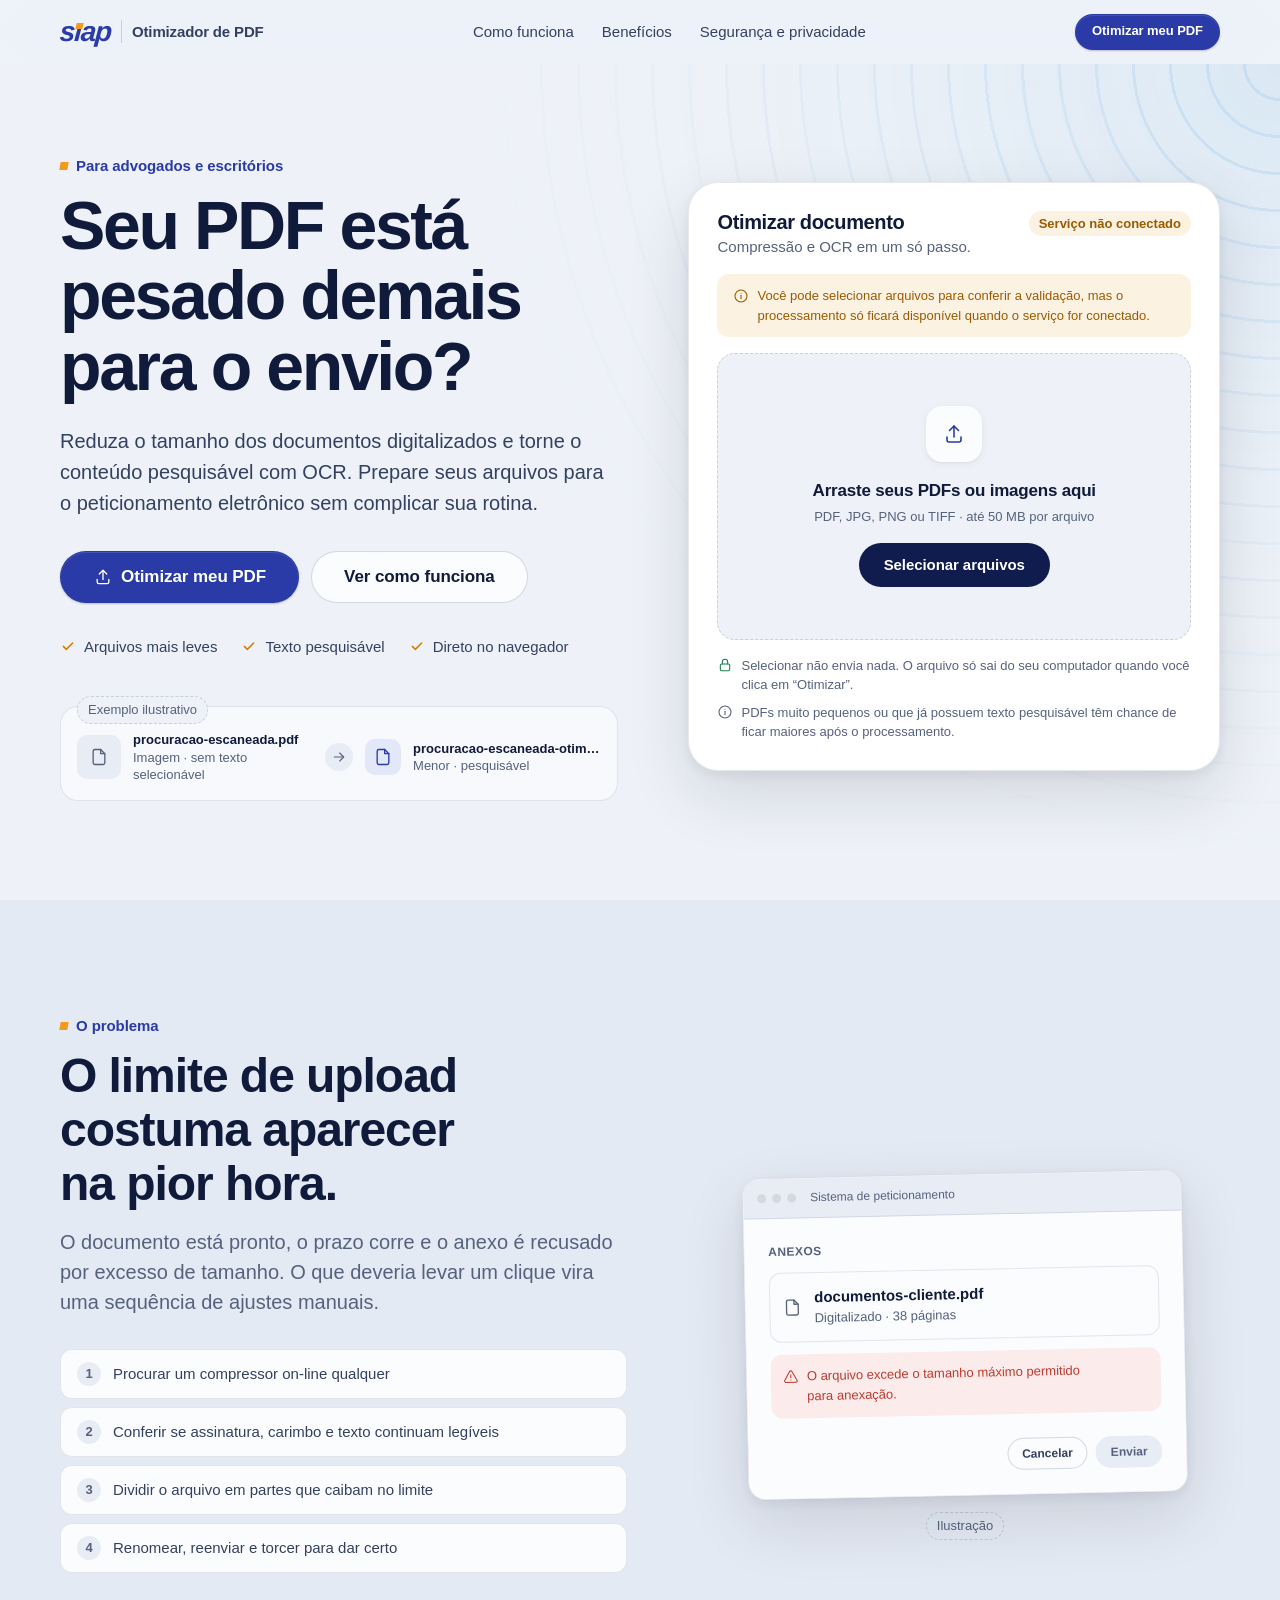
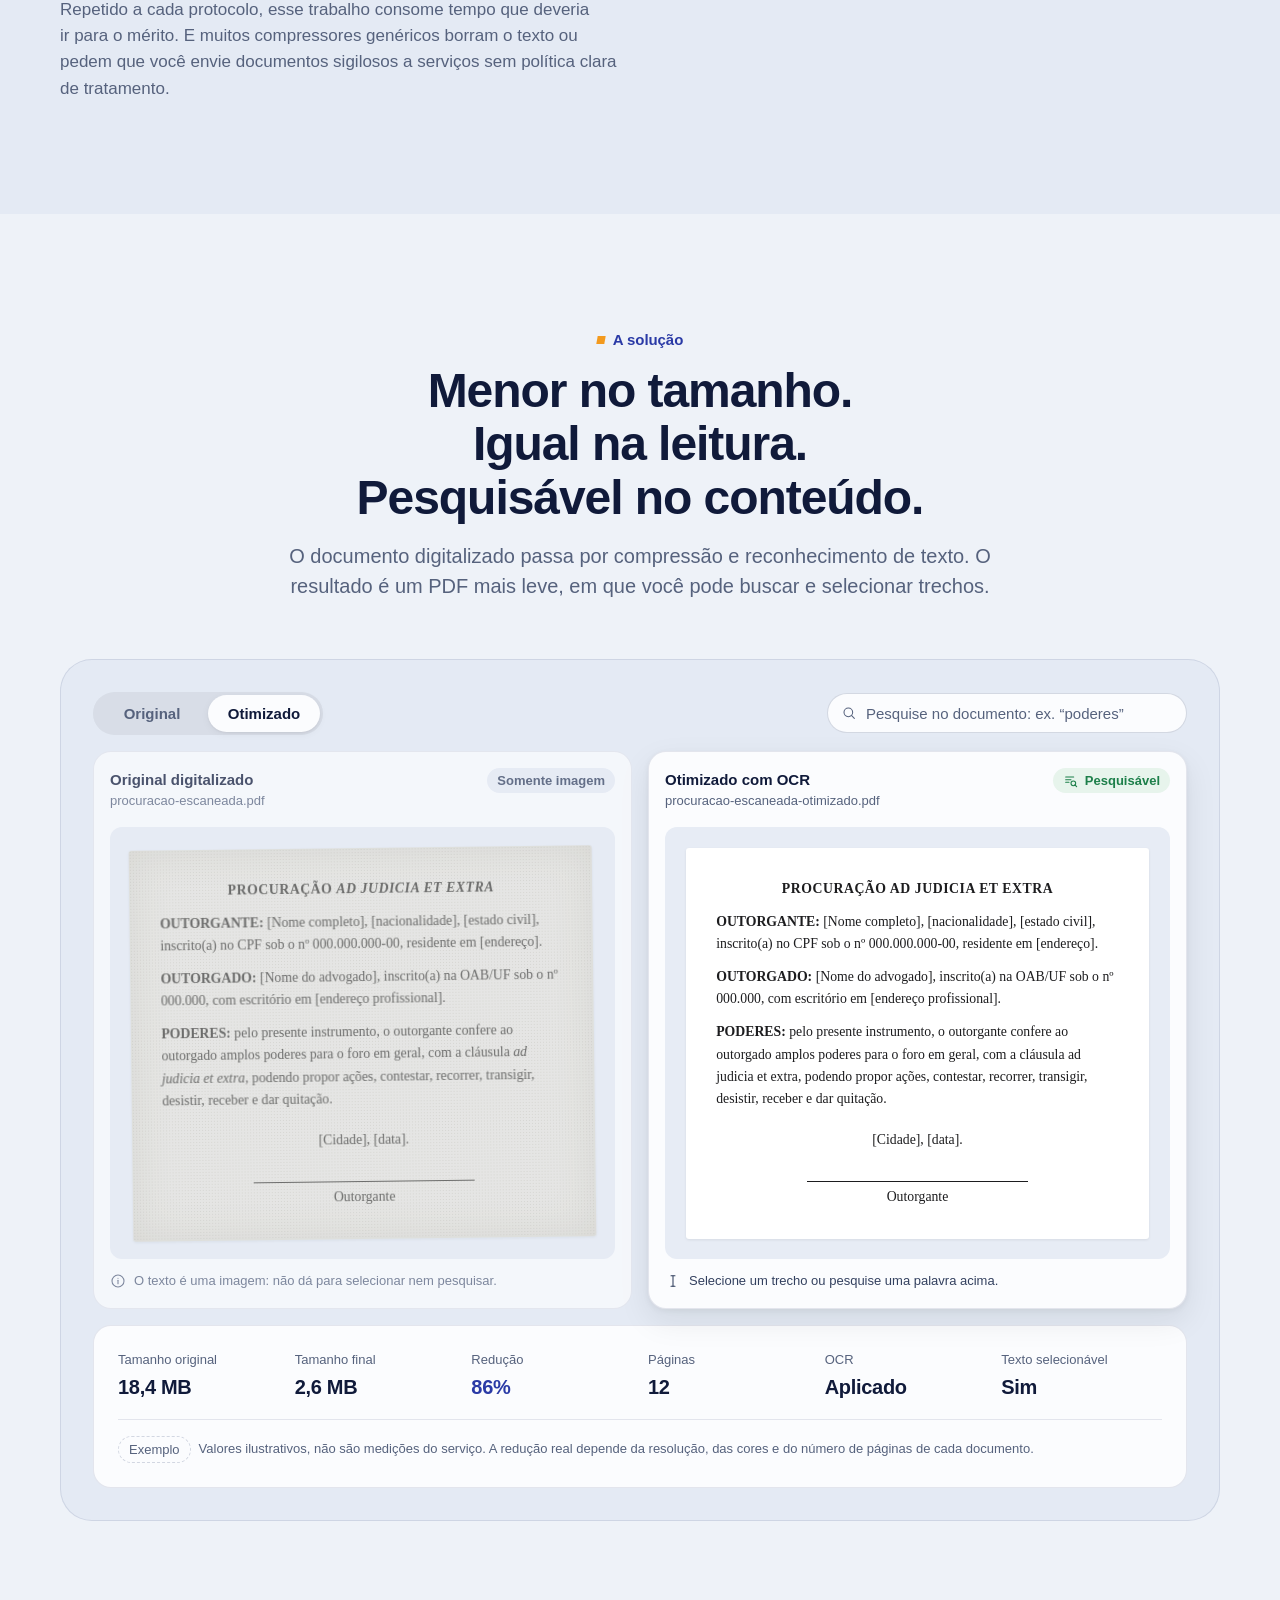
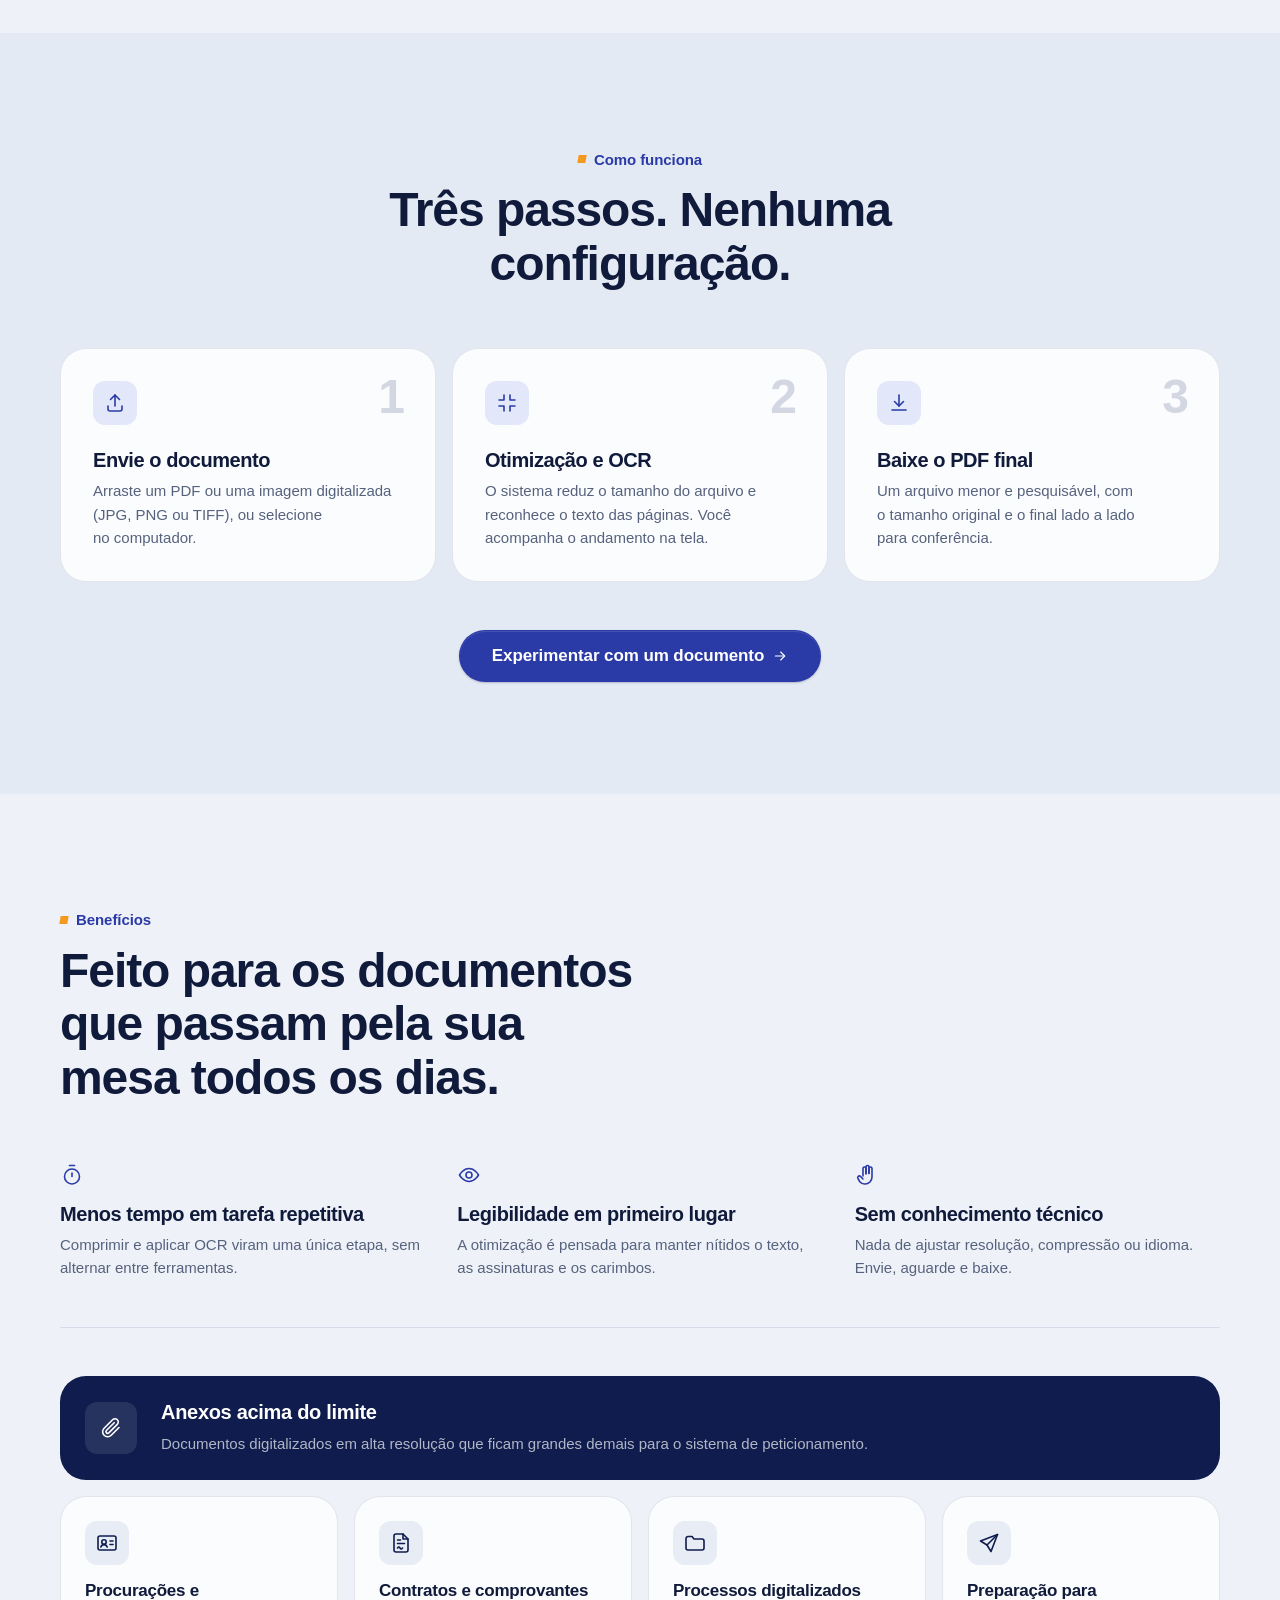
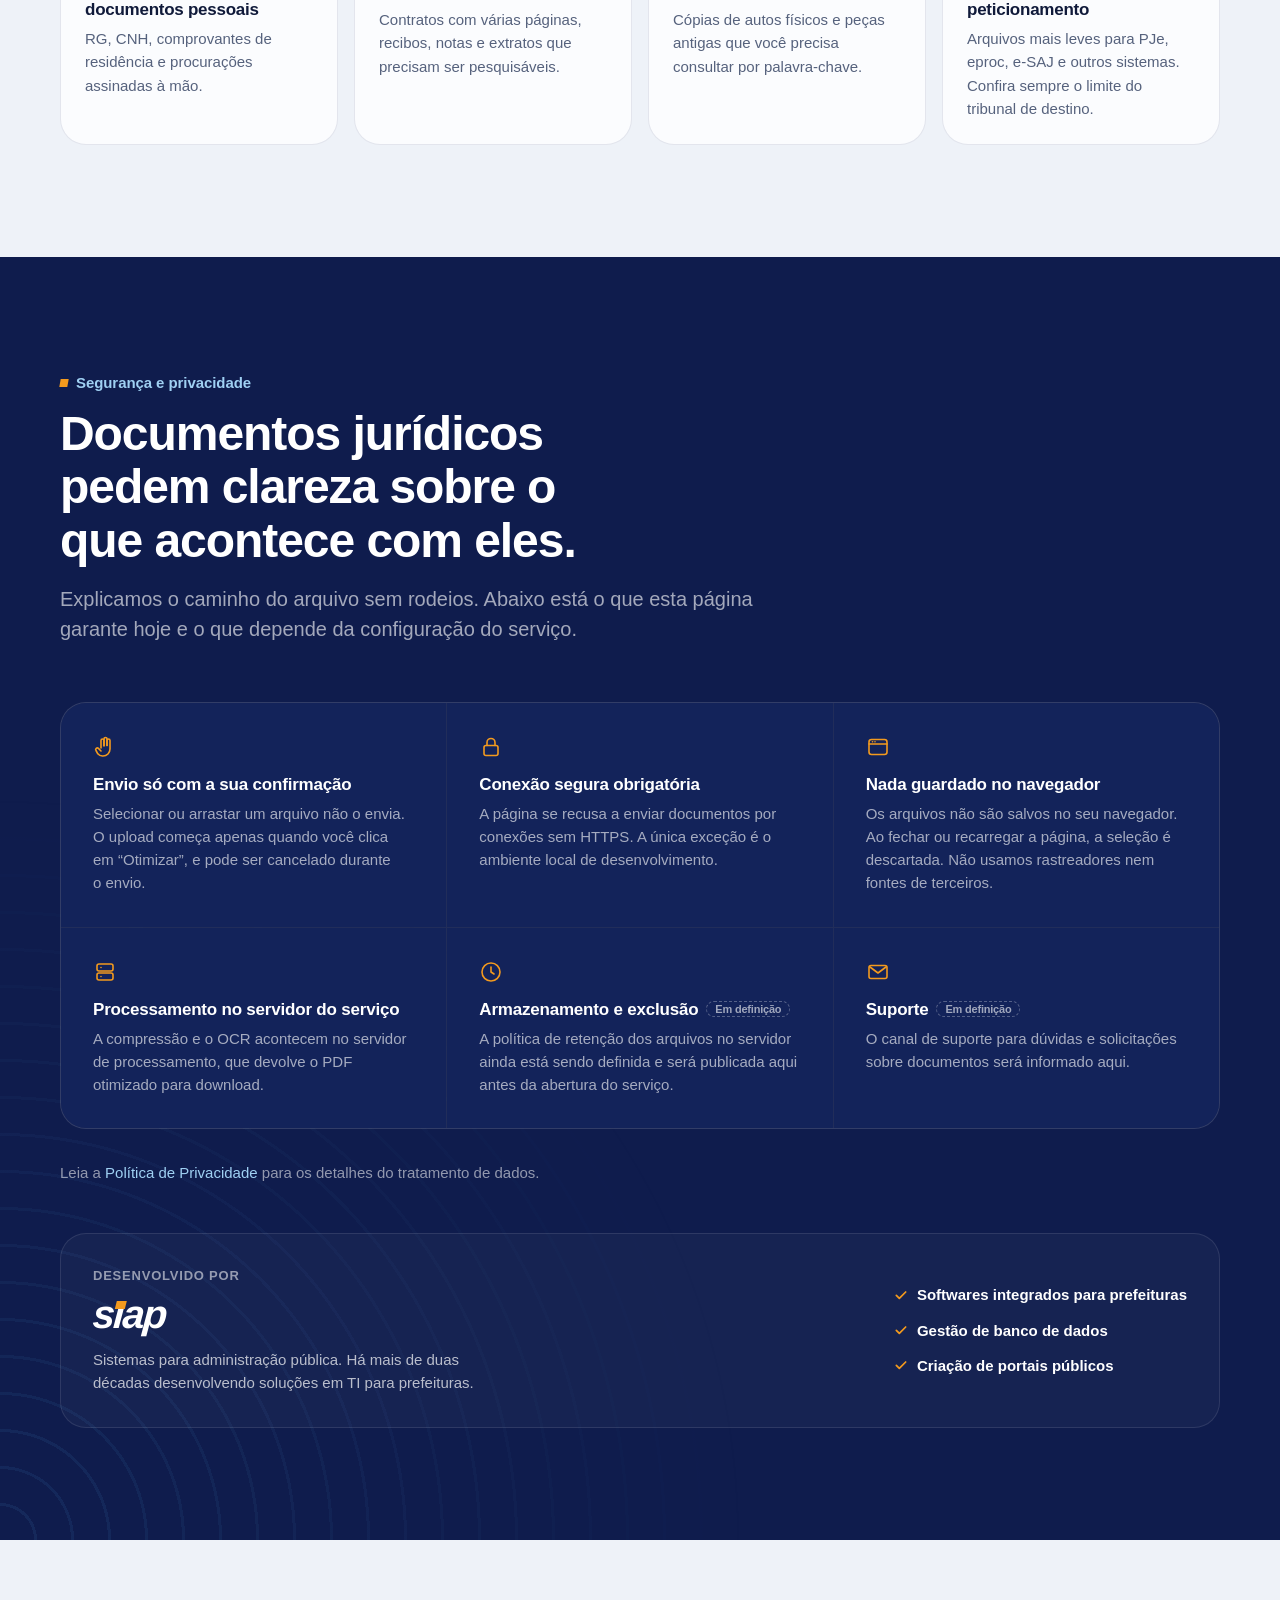
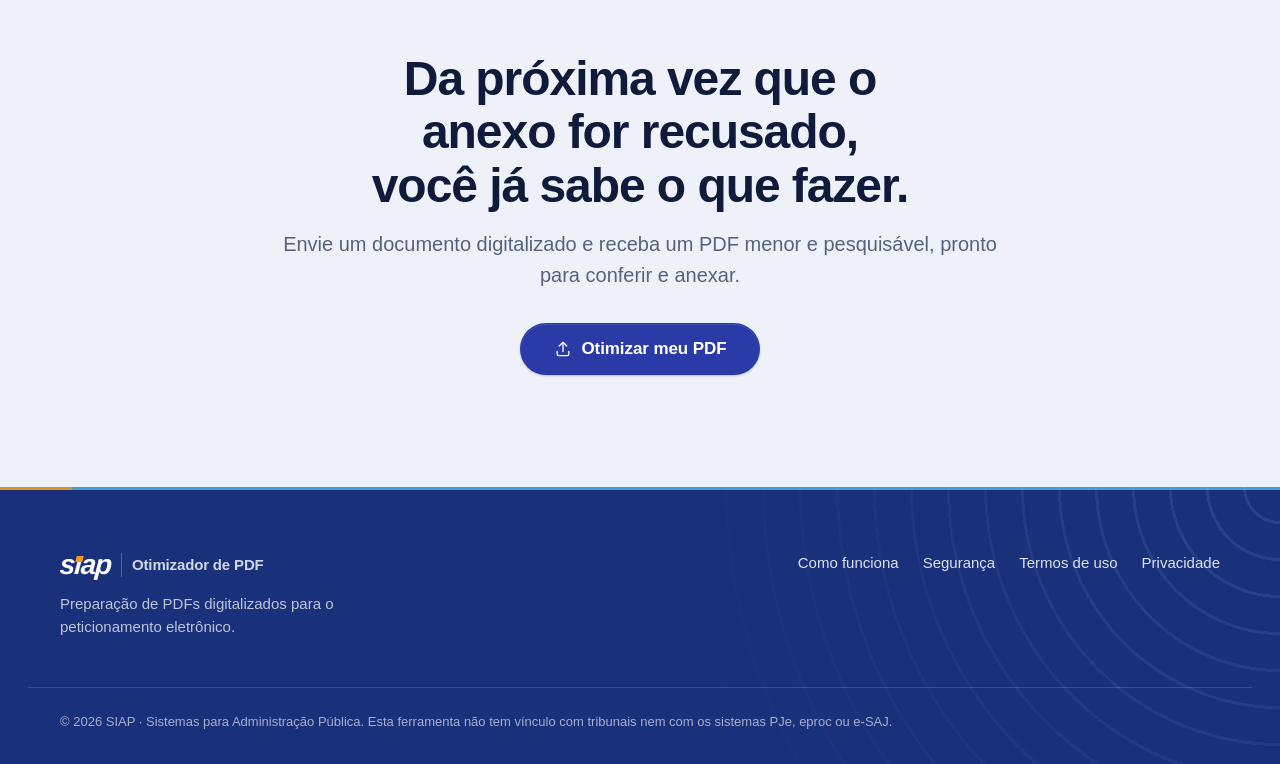
==== commit 87535059: "Amplia textos do hero e da seção de problema "para o processo" -> "para o envio" e "A petição está p" ====
--- a/index.html
+++ b/index.html
@@ -135,7 +135,7 @@
           <div class="hero__copy">
             <span class="eyebrow" data-reveal>Para advogados e escritórios</span>
             <h1 class="hero__title" id="hero-title" data-reveal style="--reveal-delay: 1">
-              Seu PDF está pesado demais para o processo?
+              Seu PDF está pesado demais para o envio?
             </h1>
             <p class="hero__lead" data-reveal style="--reveal-delay: 2">
               Reduza o tamanho dos documentos digitalizados e torne o conteúdo pesquisável com OCR. Prepare seus arquivos
@@ -251,7 +251,7 @@
               O limite de upload costuma aparecer na pior hora.
             </h2>
             <p class="section-lead" data-reveal style="--reveal-delay: 2">
-              A petição está pronta, o prazo corre e o anexo é recusado por excesso de tamanho. O que deveria levar um
+              O documento está pronto, o prazo corre e o anexo é recusado por excesso de tamanho. O que deveria levar um
               clique vira uma sequência de ajustes manuais.
             </p>
 
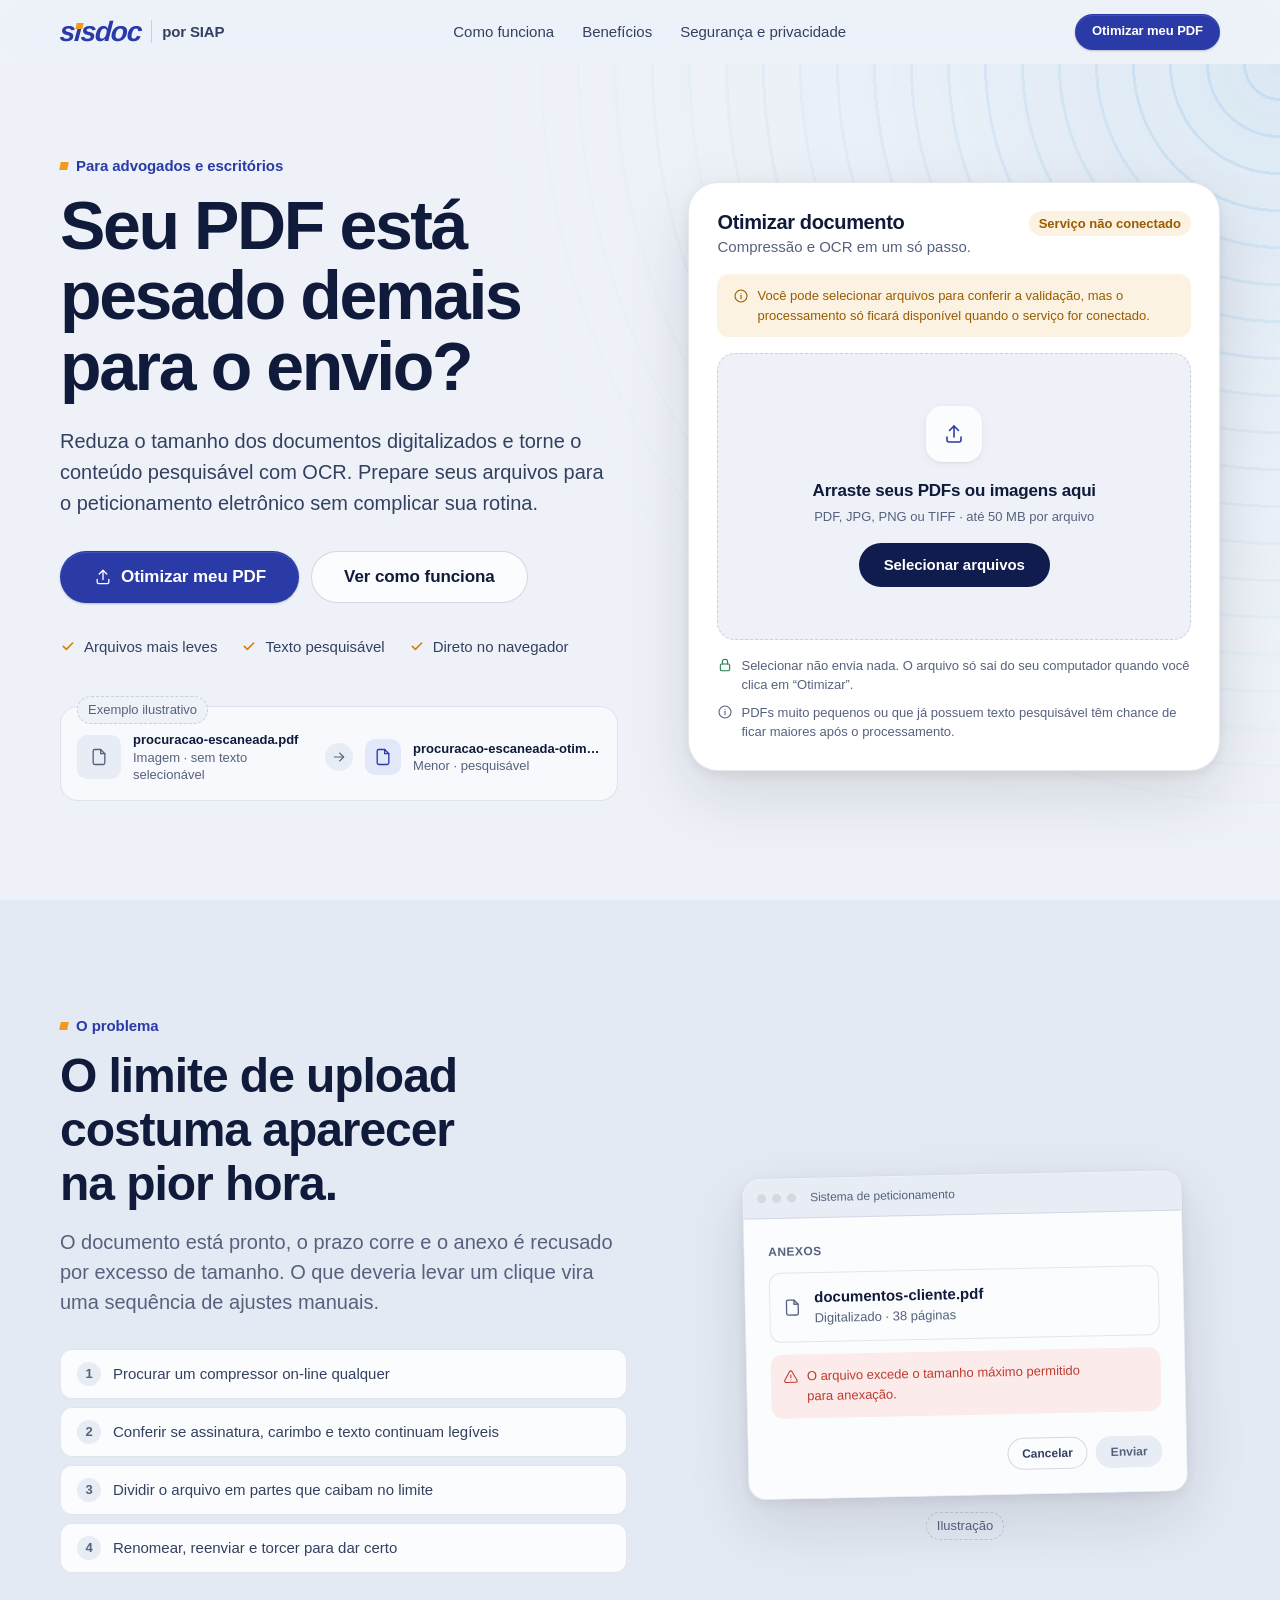
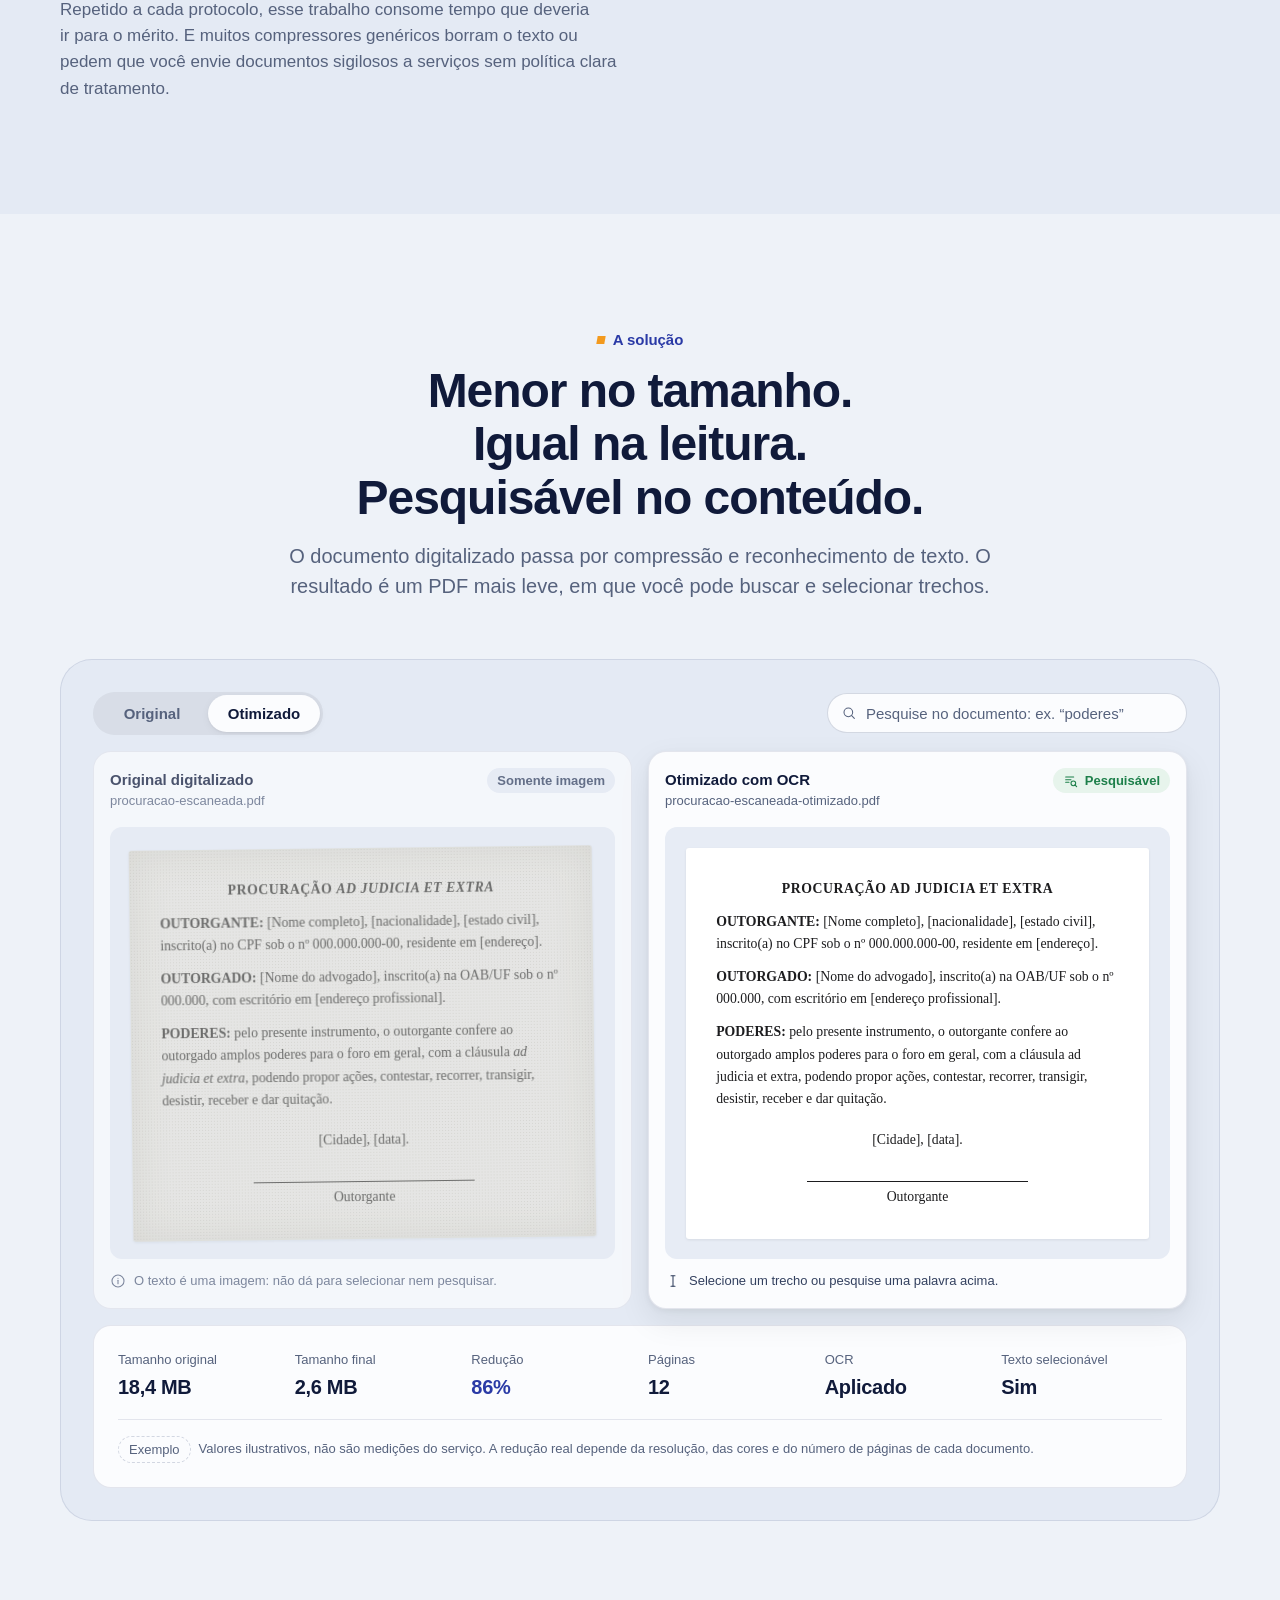
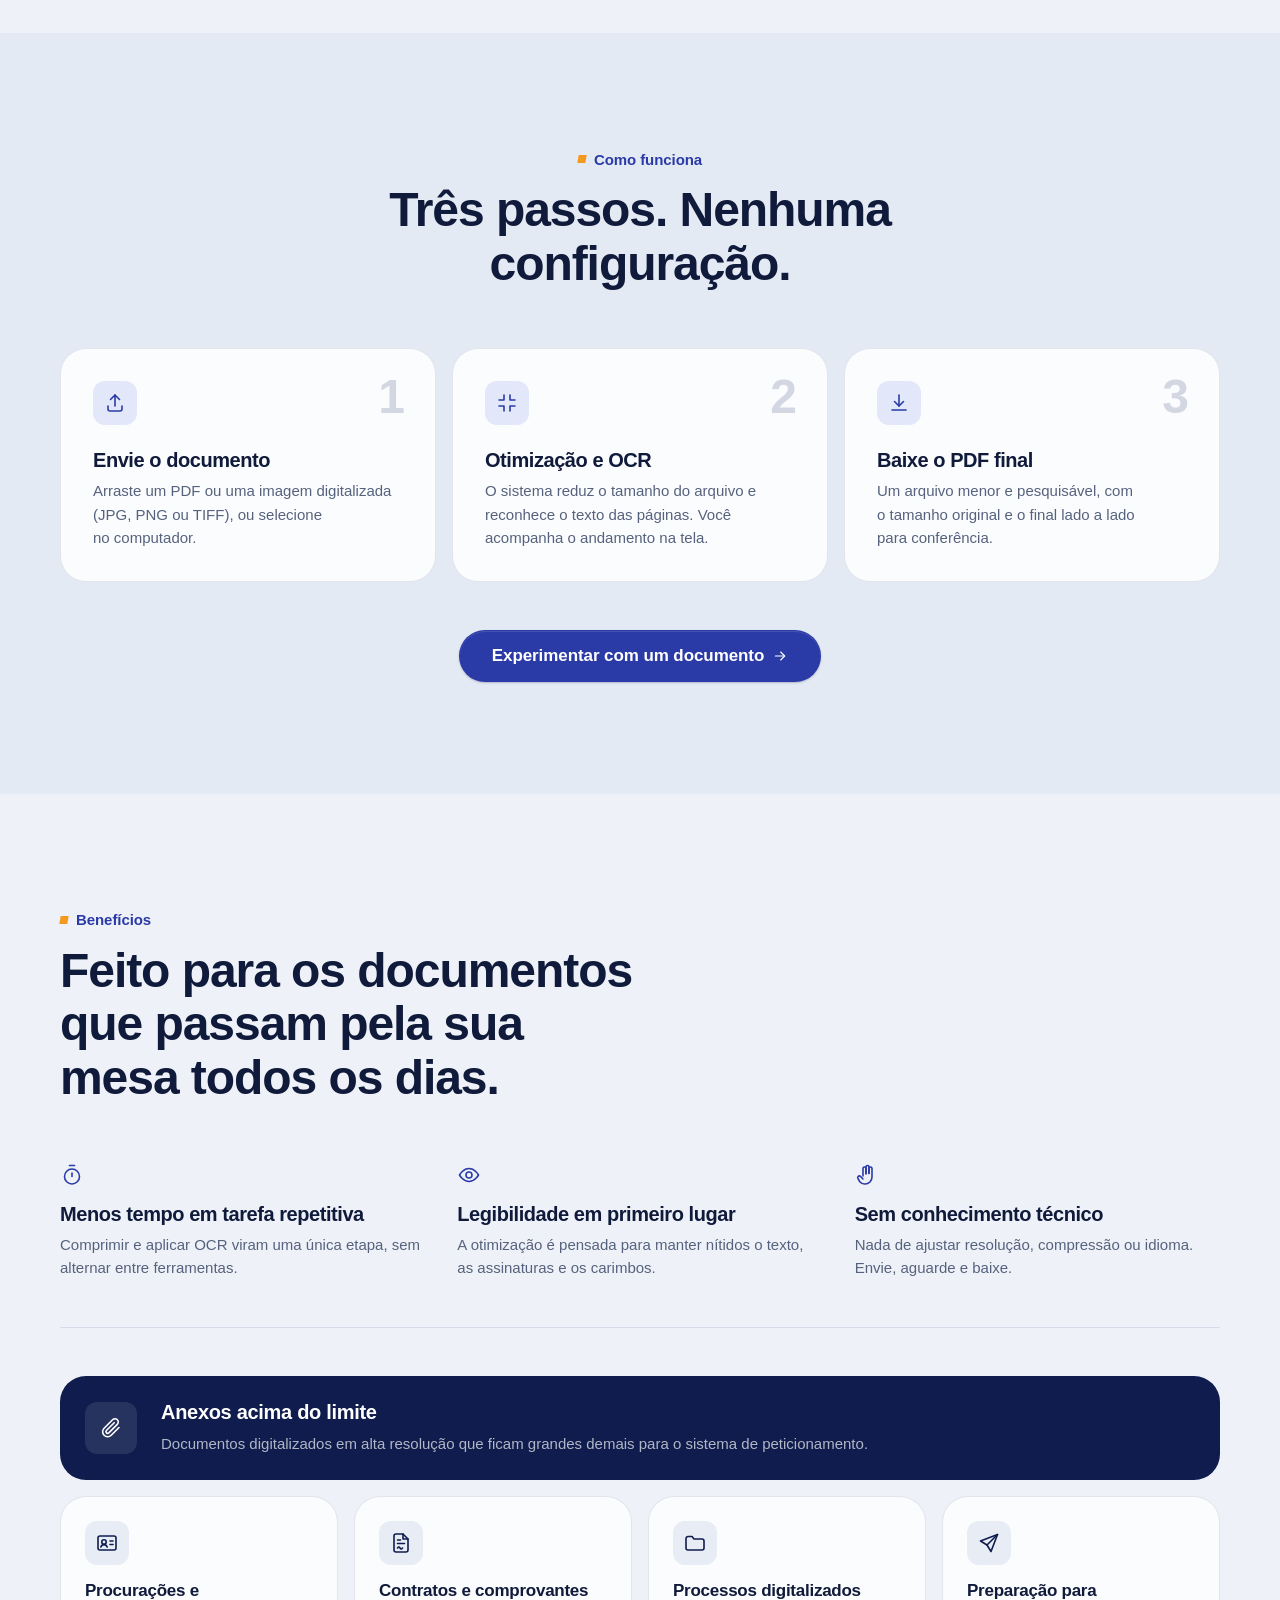
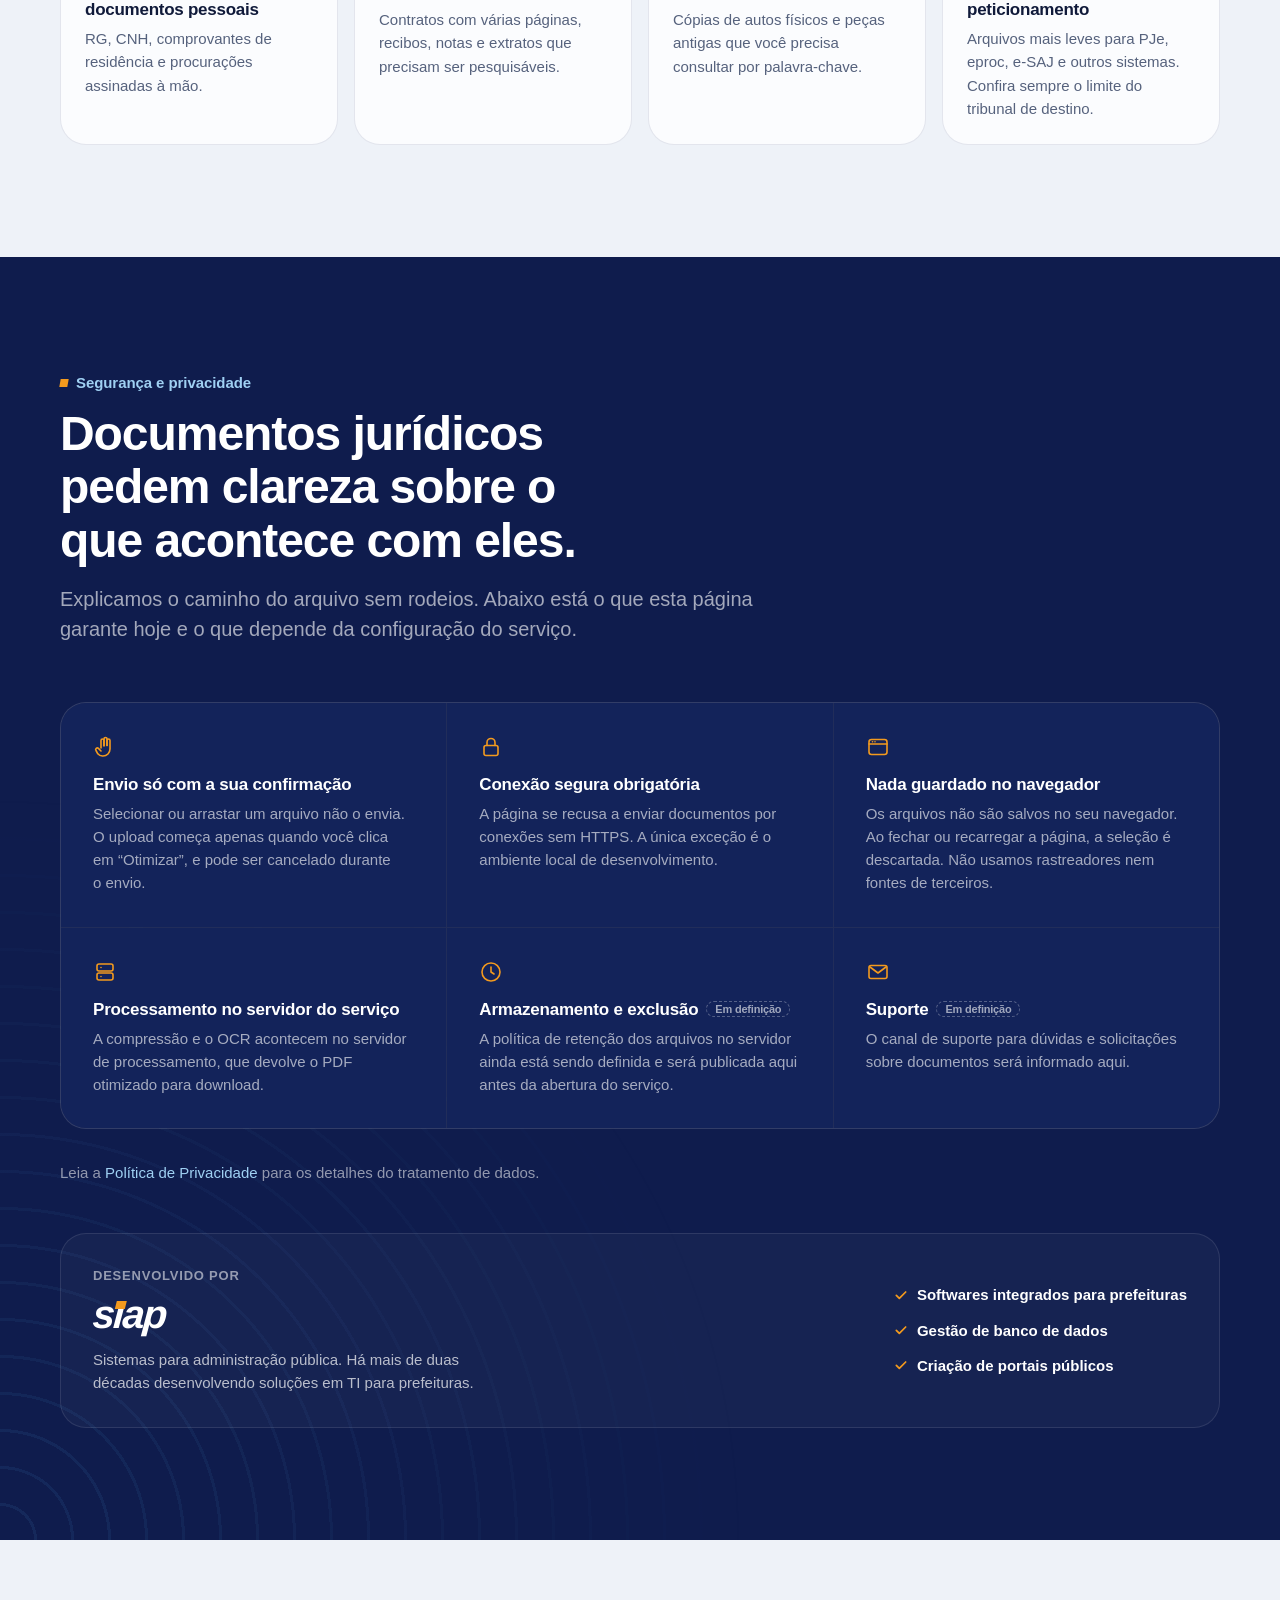
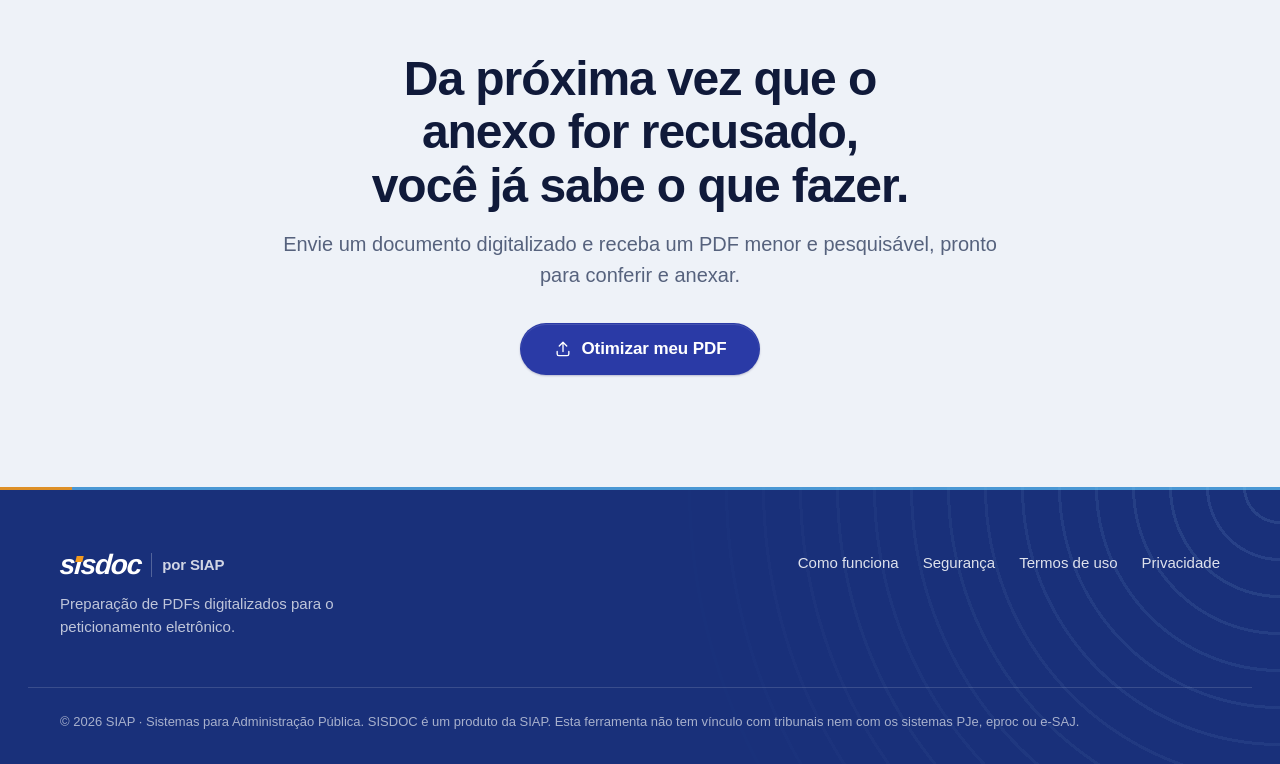
==== commit 6886ddd3: "Adota o nome SISDOC para o produto SISDOC passa a ser o nome do produto, com "por SIAP" ao lado do l" ====
--- a/index.html
+++ b/index.html
@@ -3,7 +3,7 @@
   <head>
     <meta charset="utf-8" />
     <meta name="viewport" content="width=device-width, initial-scale=1, viewport-fit=cover" />
-    <title>SIAP · PDFs prontos para o peticionamento eletrônico</title>
+    <title>SISDOC · PDFs prontos para o peticionamento eletrônico</title>
     <meta
       name="description"
       content="Reduza o tamanho de PDFs digitalizados e torne o texto pesquisável com OCR. Prepare procurações, contratos e documentos para o PJe, eproc e e-SAJ sem etapas manuais."
@@ -15,8 +15,8 @@
     <!-- <link rel="canonical" href="https://seudominio.com.br/" /> -->
     <meta property="og:type" content="website" />
     <meta property="og:locale" content="pt_BR" />
-    <meta property="og:title" content="SIAP · PDFs prontos para o peticionamento eletrônico" />
-    <meta property="og:site_name" content="SIAP" />
+    <meta property="og:title" content="SISDOC · PDFs prontos para o peticionamento eletrônico" />
+    <meta property="og:site_name" content="SISDOC" />
     <meta
       property="og:description"
       content="Reduza o tamanho de documentos digitalizados e torne o conteúdo pesquisável com OCR, sem complicar a rotina do escritório."
@@ -37,7 +37,7 @@
       {
         "@context": "https://schema.org",
         "@type": "WebApplication",
-        "name": "SIAP · Otimizador de PDF",
+        "name": "SISDOC",
         "applicationCategory": "BusinessApplication",
         "publisher": {
           "@type": "Organization",
@@ -90,9 +90,9 @@
 
     <header class="site-header" data-header>
       <div class="container site-header__inner">
-        <a class="brand" href="#topo" aria-label="SIAP Otimizador de PDF, página inicial">
-          <span class="wordmark" aria-hidden="true">s<span class="wordmark__i">ı</span>ap</span>
-          <span class="brand__product" aria-hidden="true">Otimizador de PDF</span>
+        <a class="brand" href="#topo" aria-label="SISDOC, por SIAP, página inicial">
+          <span class="wordmark" aria-hidden="true">s<span class="wordmark__i">ı</span>sdoc</span>
+          <span class="brand__product" aria-hidden="true">por SIAP</span>
         </a>
 
         <nav class="nav" aria-label="Navegação principal">
@@ -603,9 +603,9 @@
     <footer class="site-footer">
       <div class="container site-footer__inner">
         <div class="site-footer__brand">
-          <a class="brand" href="#topo" aria-label="SIAP, voltar ao topo">
-            <span class="wordmark" aria-hidden="true">s<span class="wordmark__i">ı</span>ap</span>
-            <span class="brand__product" aria-hidden="true">Otimizador de PDF</span>
+          <a class="brand" href="#topo" aria-label="SISDOC, por SIAP, voltar ao topo">
+            <span class="wordmark" aria-hidden="true">s<span class="wordmark__i">ı</span>sdoc</span>
+            <span class="brand__product" aria-hidden="true">por SIAP</span>
           </a>
           <p>Preparação de PDFs digitalizados para o peticionamento eletrônico.</p>
         </div>
@@ -618,7 +618,7 @@
         </nav>
       </div>
       <div class="container site-footer__legal">
-        <p>© <span data-year></span> SIAP · Sistemas para Administração Pública. Esta ferramenta não tem vínculo com tribunais nem com os sistemas PJe, eproc ou e-SAJ.</p>
+        <p>© <span data-year></span> SIAP · Sistemas para Administração Pública. SISDOC é um produto da SIAP. Esta ferramenta não tem vínculo com tribunais nem com os sistemas PJe, eproc ou e-SAJ.</p>
       </div>
     </footer>
   </body>
